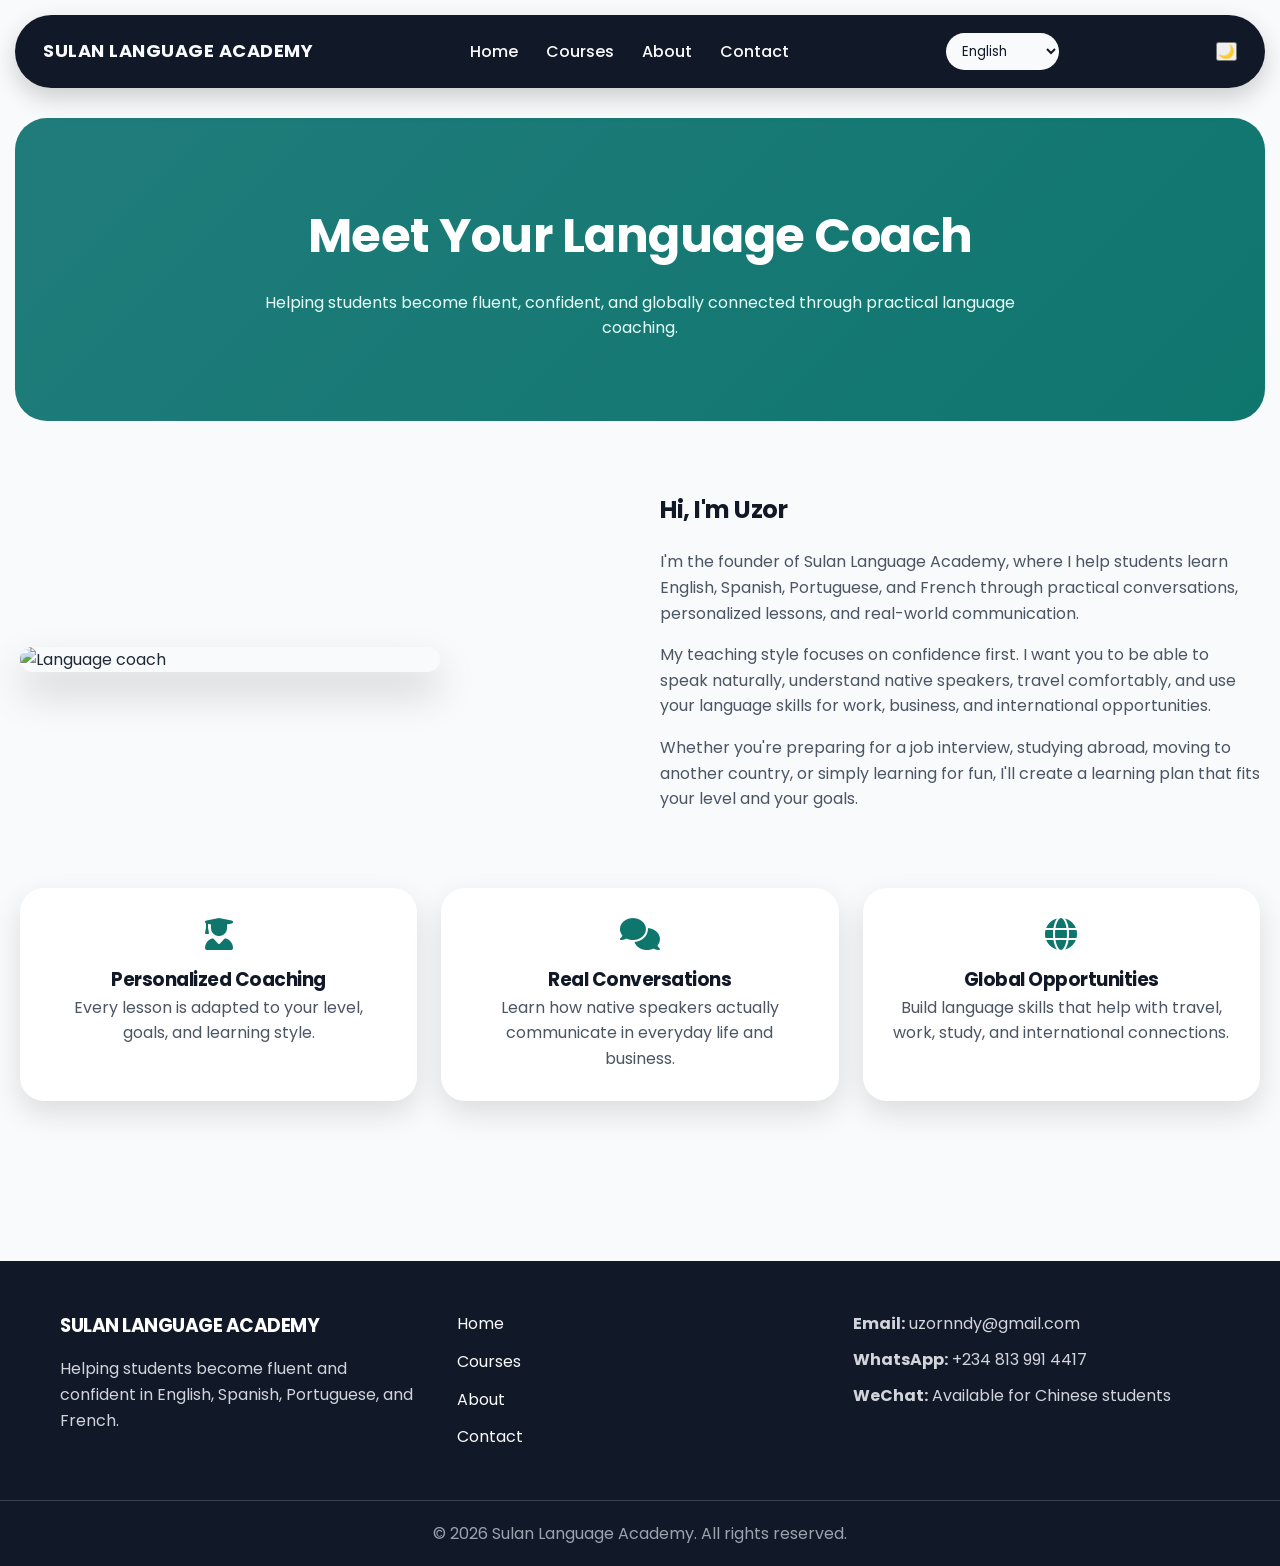
==== about.html @ 14aff53a "Initial Sulan Language Academy Website" ====
<!DOCTYPE html>

<html lang="en">
<head>
  <meta charset="UTF-8">
  <meta name="viewport" content="width=device-width, initial-scale=1.0">

  <title>About - Sulan Language Academy</title>

  <link rel="preconnect" href="https://fonts.googleapis.com">
  <link rel="preconnect" href="https://fonts.gstatic.com" crossorigin>

  <link
    href="https://fonts.googleapis.com/css2?family=Poppins:wght@300;400;500;600;700&display=swap"
    rel="stylesheet"
  >

  <link
    rel="stylesheet"
    href="https://cdnjs.cloudflare.com/ajax/libs/font-awesome/6.5.2/css/all.min.css"
  >

  <link rel="stylesheet" href="style.css">
</head>

<body class="about-page">

  <!-- =========================
       NAVIGATION
  ========================== -->

  <nav>

    <a href="index.html" class="logo">
      SULAN LANGUAGE ACADEMY
    </a>

    <button id="menuBtn" class="menu-button">
      ☰
    </button>

    <ul id="navLinks">

      <li>
        <a id="navHome" href="index.html" data-i18n="navHome">
          Home
        </a>
      </li>

      <li>
        <a id="navCourses" href="courses.html" data-i18n="navCourses">
          Courses
        </a>
      </li>

      <li>
        <a id="navAbout" href="about.html" data-i18n="navAbout">
          About
        </a>
      </li>

      <li>
        <a id="navContact" href="contact.html" data-i18n="navContact">
          Contact
        </a>
      </li>

    </ul>

    <select id="languageSwitcher">

      <option value="en">English</option>
      <option value="es">Español</option>
      <option value="pt">Português</option>
      <option value="zh">中文</option>

    </select>

    <button id="darkModeBtn" class="dark-mode-button">
      🌙
    </button>

  </nav>


  <!-- =========================
       ABOUT HERO
  ========================== -->

  <section class="about-hero">

    <h1 data-i18n="aboutHeroTitle">
      Meet Your Language Coach
    </h1>

    <p data-i18n="aboutHeroSubtitle">
      Helping students become fluent, confident, and globally connected through practical language coaching.
    </p>

  </section>


  <!-- =========================
       ABOUT INTRODUCTION
  ========================== -->

  <section class="about-content">

    <div class="about-image">

      <img
        src="https://images.unsplash.com/photo-1500648767791-00dcc994a43e?auto=format&fit=crop&w=900&q=80"
        alt="Language coach"
        class="hero-photo"
      >

    </div>


    <div class="about-text">

      <h2 data-i18n="aboutGreeting">
        Hi, I'm Uzor
      </h2>


      <p data-i18n="aboutIntro">
        I'm the founder of Sulan Language Academy, where I help students
        learn English, Spanish, Portuguese, and French through practical
        conversations, personalized lessons, and real-world communication.
      </p>


      <p data-i18n="aboutTeachingStyle">
        My teaching style focuses on confidence first. I want you to be able
        to speak naturally, understand native speakers, travel comfortably,
        and use your language skills for work, business, and international opportunities.
      </p>


      <p data-i18n="aboutLearningGoals">
        Whether you're preparing for a job interview, studying abroad,
        moving to another country, or simply learning for fun, I'll create
        a learning plan that fits your level and your goals.
      </p>

    </div>

  </section>


  <!-- =========================
       TEACHING VALUES
  ========================== -->

  <section class="about-values">


    <div class="value-card">

      <i class="fa-solid fa-user-graduate value-icon"></i>

      <h3 data-i18n="personalizedCoaching">
        Personalized Coaching
      </h3>

      <p data-i18n="personalizedCoachingDescription">
        Every lesson is adapted to your level, goals, and learning style.
      </p>

    </div>


    <div class="value-card">

      <i class="fa-solid fa-comments value-icon"></i>

      <h3 data-i18n="realConversations">
        Real Conversations
      </h3>

      <p data-i18n="realConversationsDescription">
        Learn how native speakers actually communicate in everyday life and business.
      </p>

    </div>


    <div class="value-card">

      <i class="fa-solid fa-globe value-icon"></i>

      <h3 data-i18n="globalOpportunities">
        Global Opportunities
      </h3>

      <p data-i18n="globalOpportunitiesDescription">
        Build language skills that help with travel, work, study, and international connections.
      </p>

    </div>


  </section>


  <!-- =========================
       SCRIPTS
  ========================== -->

  <script src="translations.js"></script>
  <script src="script.js"></script>


  <!-- =========================
       FOOTER
  ========================== -->

  <footer class="site-footer">

    <div class="footer-content">

      <div class="footer-brand">

        <h3>
          SULAN LANGUAGE ACADEMY
        </h3>

        <p>
          Helping students become fluent and confident in English,
          Spanish, Portuguese, and French.
        </p>

      </div>


      <div class="footer-links">

        <a href="index.html">
          Home
        </a>

        <a href="courses.html">
          Courses
        </a>

        <a href="about.html">
          About
        </a>

        <a href="contact.html">
          Contact
        </a>

      </div>


      <div class="footer-contact">

        <p>
          <strong>Email:</strong>
          uzornndy@gmail.com
        </p>

        <p>
          <strong>WhatsApp:</strong>
          +234 813 991 4417
        </p>

        <p>
          <strong>WeChat:</strong>
          Available for Chinese students
        </p>

      </div>

    </div>


    <div class="footer-bottom">

      <p>
        © 2026 Sulan Language Academy. All rights reserved.
      </p>

    </div>

  </footer>

</body>
</html>
---- style.css ----
/* =========================
   Sulan Language Academy v2
   Global Design System
   ========================= */

* {
  box-sizing: border-box;
  margin: 0;
  padding: 0;
}

body {
  font-family: 'Poppins', sans-serif;
  color: #1f2937;
  line-height: 1.6;
}

.home-page,
.courses-page,
.contact-page,
.about-page {
  background-color: #f8fafc;
}

h1,
h2,
h3 {
  color: #111827;
  font-weight: 700;
  letter-spacing: -0.5px;
}

p {
  color: #4b5563;
}

img {
  max-width: 100%;
  display: block;
}

a {
  text-decoration: none;
}

p {
  font-size: 16px;
}

.signup-button {
  background: white;
  color: #0f766e;
  border: none;
  padding: 14px 24px;
  border-radius: 999px;
  font-weight: 600;
  cursor: pointer;
  transition: all 0.3s ease;
}
.signup-button:hover {
  background: #f97316;
  color: white;
  transform: translateY(-2px);
}
.view-courses-button {
  display: inline-block;
  border: 2px solid white;
  color: white;
  text-decoration: none;
  padding: 12px 22px;
  border-radius: 999px;
  font-weight: 600;
  transition: all 0.3s ease;
}

.view-courses-button:hover {
  background: white;
  color: #0f766e;
  transform: translateY(-2px);
}

.hero {
  background: linear-gradient(135deg, #207c7b, #0f766e);
  display: flex;
  justify-content: space-between;
  align-items: center;
  gap: 50px;
  padding: 70px 60px;
  margin: 30px 15px;
  border-radius: 32px;
  color: white;
}

.intro {
  background: none;
  color: #333;
  font-size: 18px;
  font-weight: 400;
  font-family: 'Poppins', sans-serif;
  text-align: center;
  max-width: 800px;
  margin: 60px auto;
  padding: 20px;
}

.button-container {
  display: flex;
  gap: 16px;
  flex-wrap: wrap;
}
.button-container button:hover {
  background-color: #f95705;
  color: #ffffff;
}
.hero-image {
  max-width: 300px;
  height: 300px;
  border-radius: 999px;
}
.hero-text {
  flex: 1;
}

.hero-text h1 {
  font-size: 56px;
  line-height: 1.05;
  margin-bottom: 20px;
  color: white;
  background: none;
}

.hero-text h2 {
  font-size: 22px;
  line-height: 1.6;
  color: #e6fffa;
  background: none;
  margin-bottom: 30px;
}
.hero-image {
  flex: 1;
  height: 300px;
  background-color: #207c7be1;
  border-radius: 999px;
  padding: 40px;
  display: flex;
  justify-content: center;
  align-content: center;
}
.hero h1 {
  font-size: 36px;
  margin-bottom: 20px;
}
.hero h2 {
  font-size: 24px;
  margin-bottom: 20px;
}
.hero-photo {
  width: 100%;
  max-width: 420px;
  border-radius: 24px;
  box-shadow: 0 20px 40px rgba(0,0,0,0.25);
}
.course-grid {
  display: flex;
  gap: 20px;
  justify-content: center;
  margin-top: 20px;
}

.course-card {
  background-color: white;
  padding: 25px;
  border-radius: 20px;
  width: 250px;
  box-shadow: 0 8px 20px rgba(0, 0, 0, 0.15);
  transition: transform 0.3s ease, box-shadow 0.3s ease;
}

.course-card:hover {
  transform: translateY(-6px);
  box-shadow: 0 12px 25px rgba(0, 0, 0, 0.18);
}

.course-card h3 {
  margin-bottom: 10px;
}

.course-card p {
  background: none;
  color: #333;
}

.course-card img {
  width: 100%;
  border-radius: 12px;
  margin-bottom: 15px;
}
.enroll-button {
  display: inline-block;
  margin-top: 15px;
  background-color: #207c7b;
  color: white;
  text-decoration: none;
  padding: 10px 18px;
  border-radius: 999px;
  transition: background-color 0.3s ease;
}

.enroll-button:hover {
  background-color: #f95705;
}

/* ----------------------------- */
/* Dark Mode */
/* ----------------------------- */

.dark-mode {
  background-color: #111827;
  color: #f9fafb;
}

.dark-mode nav {
  background-color: #1f2937;
}

.dark-mode .hero {
  background-color: #1f2937;
}

.dark-mode .intro {
  background-color: #1f2937;
}

.dark-mode .course-card {
  background-color: #1f2937;
  color: #f9fafb;
}

.dark-mode p {
  color: #f9fafb;
}

.dark-mode h1,
.dark-mode h2,
.dark-mode h3 {
  color: #ffffff;
}
/* ----------------------------- */
/* Modal Popup */
/* ----------------------------- */

.modal {
  display: none;
  position: fixed;
  top: 0;
  left: 0;
  width: 100%;
  height: 100%;

  background-color: rgba(0, 0, 0, 0.6);

  justify-content: center;
  align-items: center;
}

.modal-content {
  background-color: white;
  padding: 30px;
  border-radius: 20px;
  width: 350px;
  text-align: center;
}

.modal.show {
  display: flex;
}
/* Force dark mode */

body.dark-mode {
  background-color: #111827;
  color: #f9fafb;
}

body.dark-mode nav {
  background-color: #1f2937;
}

body.dark-mode .hero {
  background-color: #1f2937;
}

body.dark-mode .intro {
  background-color: #1f2937;
}

body.dark-mode p,
body.dark-mode h1,
body.dark-mode h2,
body.dark-mode h3,
body.dark-mode li,
body.dark-mode a {
  color: #f9fafb;
}

body.dark-mode .course-card {
  background-color: #1f2937;
  color: #f9fafb;
}
.contact-section {
  max-width: 600px;
  margin: 50px auto;
  padding: 30px;
  background-color: white;
  border-radius: 20px;
}

.contact-section form {
  display: flex;
  flex-direction: column;
  gap: 15px;
}

.contact-section input,
.contact-section textarea {
  padding: 15px;
  border: 1px solid #ccc;
  border-radius: 12px;
  font-size: 16px;
}

.contact-section textarea {
  min-height: 150px;
  resize: vertical;
}

#formMessage {
  margin-top: 15px;
  font-weight: bold;
}
.stats-section {
  display: flex;
  justify-content: center;
  align-items: center;
  gap: 30px;
  margin: 60px auto;
  padding: 0 20px;
  flex-wrap: wrap;
}

.stat-box {
  background: linear-gradient(135deg, #0f766e, #115e59);
  color: white;
  padding: 30px;
  border-radius: 24px;
  width: 200px;
  text-align: center;
  box-shadow: 0 10px 25px rgba(0,0,0,0.25);
}

.stat-box h2 {
  font-size: 42px;
  color: white;
  margin-bottom: 10px;
}

.stat-box p {
  background: none;
  color: #d1fae5;
}
.testimonial-section {
  display: block;
  width: 100%;
  text-align: center;
  margin: 80px auto;
  padding: 0 20px;
}

.testimonial-box {
  background: linear-gradient(135deg, #1f2937, #111827);
  color: white;
  padding: 35px;
  border-radius: 24px;
  max-width: 700px;
  margin: 20px auto;
  box-shadow: 0 10px 25px rgba(0,0,0,0.25);
}

.testimonial-box p {
  background: none;
  color: #f3f4f6;
  font-size: 20px;
  font-style: italic;
}

.testimonial-box h3 {
  margin-top: 20px;
  color: #6ee7b7;
}
/* ----------------------------- */
/* Scroll Reveal Animation */
/* ----------------------------- */

.reveal {
  opacity: 0;
  transform: translateY(80px);
  transition: opacity 1s ease, transform 1s ease;
}

.reveal.active {
  opacity: 1;
  transform: translateY(0);
}
/* ----------------------------- */
/* Mobile Hamburger Menu */
/* ----------------------------- */

.menu-button {
  display: none;
  background: none;
  border: none;
  font-size: 30px;
  cursor: pointer;
  color: #831414;
}

  /* =========================
   Navigation
   ========================= */

nav {
  position: sticky;
  top: 0;
  z-index: 1000;

  background: #111827;

  display: flex;
  justify-content: space-between;
  align-items: center;

  padding: 18px 28px;
  margin: 15px;
  border-radius: 999px;

  box-shadow: 0 10px 25px rgba(0,0,0,0.18);
}

.logo {
  color: #f9fafb;
  font-size: 18px;
  font-weight: 700;
  letter-spacing: 0.5px;
}

nav ul {
  display: flex;
  gap: 28px;
  list-style: none;
}

nav a {
  color: #f9fafb;
  font-weight: 500;
  transition: color 0.3s ease;
}

nav a:hover {
  color: #6ee7b7;
}

#languageSwitcher {
  background: #f9fafb;
  color: #111827;
  border: none;
  border-radius: 999px;
  padding: 8px 12px;
  font-family: 'Poppins', sans-serif;
}

.menu-button {
  display: none;
  background: none;
  border: none;
  color: #f9fafb;
  font-size: 24px;
  cursor: pointer;
}

.modal-content form {
  display: flex;
  flex-direction: column;
  gap: 15px;
  margin-top: 20px;
}

.modal-content input,
.modal-content select,
.modal-content textarea {
  padding: 12px;
  border-radius: 12px;
  border: 1px solid #ccc;
  font-size: 16px;
}

.modal-content textarea {
  min-height: 120px;
  resize: vertical;
}

#enrollMessage {
  margin-top: 15px;
  font-weight: bold;
}
.progress-container {
  width: 100%;
  height: 10px;
  background-color: #e5e7eb;
  border-radius: 999px;
  overflow: hidden;
  margin: 15px 0;
}

.progress-bar {
  width: 0%;
  height: 100%;
  background-color: #207c7b;
  transition: width 0.3s ease;
}

#progressText {
  font-size: 14px;
  color: #555;
  margin-bottom: 15px;
}
.form-step {
  display: none;
}

.form-step.active {
  display: block;
}

.form-navigation {
  display: flex;
  justify-content: space-between;
  margin-top: 20px;
}

#submitBtn {
  display: none;
}
.confirmation-screen {
  display: none;
  text-align: center;
  padding: 20px;
}

.confirmation-screen.show {
  display: block;
}

.confirmation-screen h2 {
  color: #207c7b;
  margin-bottom: 15px;
}

.confirmation-screen p {
  color: #333;
}
.floating-chat {
  position: fixed;
  bottom: 25px;
  right: 25px;

  background-color: #25D366;
  color: white;
  text-decoration: none;
  font-weight: bold;

  padding: 14px 20px;
  border-radius: 999px;

  box-shadow: 0 8px 20px rgba(0,0,0,0.25);

  transition: transform 0.3s ease, box-shadow 0.3s ease;

  z-index: 2000;
}

.floating-chat:hover {
  transform: translateY(-3px);
  box-shadow: 0 12px 25px rgba(0,0,0,0.35);
}
html, body {
  overflow-x: hidden;
}
.stat-icon {
  font-size: 32px;
  color: #6ee7b7;
  margin-bottom: 15px;
}
.hero-photo {
  width: 100%;
  max-width: 420px;
  border-radius: 24px;
  box-shadow: 0 20px 40px rgba(0,0,0,0.25);
  animation: floatImage 4s ease-in-out infinite;
}

@keyframes floatImage {
  0% {
    transform: translateY(0px);
  }

  50% {
    transform: translateY(-10px);
  }

  100% {
    transform: translateY(0px);
  }
} 
/* ----------------------------- */
/* Courses page theme */
/* ----------------------------- */

.courses-page {
  background-color: #f8fafc;
}

.courses-page nav {
  background-color: #111827;
}

.courses-page .logo {
  color: #f9fafb;
}

.courses-page nav a {
  color: #f9fafb;
}

.courses-page nav a:hover {
  color: #6ee7b7;
}

.courses-page #languageSwitcher {
  background: #f9fafb;
  color: #111827;
  border: none;
  border-radius: 999px;
  padding: 8px 12px;
}
/* ----------------------------- */
/* Courses Page Redesign */
/* ----------------------------- */

.courses-hero {
  background: linear-gradient(135deg, #207c7b, #0f766e);
  color: white;
  text-align: center;
  padding: 80px 20px;
  border-radius: 32px;
  margin: 30px 15px;
}

.courses-hero h1 {
  font-size: 48px;
  margin-bottom: 15px;
  color: white;
  background: none;
}

.courses-hero p {
  background: none;
  color: #e6fffa;
  font-size: 18px;
  margin-bottom: 30px;
}

#courseSearch {
  width: 100%;
  max-width: 500px;
  padding: 16px 20px;
  border-radius: 999px;
  border: none;
  font-size: 16px;
  font-family: 'Poppins', sans-serif;
}

.courses-grid {
  display: grid;
  grid-template-columns: repeat(auto-fit, minmax(260px, 1fr));
  gap: 30px;
  padding: 30px 20px 80px;
  align-items: stretch;
}
.course-card {
  display: flex;
  flex-direction: column;
  height: 100%;
}
.course-card .signup-button {
  margin-top: auto;
}

.course-card {
  background: white;
  border-radius: 24px;
  padding: 30px;
  text-align: center;
  box-shadow: 0 12px 30px rgba(0,0,0,0.15);
  transition: transform 0.3s ease, box-shadow 0.3s ease;
}

.course-card:hover {
  transform: translateY(-8px);
  box-shadow: 0 18px 36px rgba(0,0,0,0.2);
}

.course-icon {
  width: 72px;
  height: 72px;
  margin: 0 auto 20px;
  border-radius: 18px;
  background: #e6fffa;
  color: #0f766e;
  display: flex;
  align-items: center;
  justify-content: center;
  font-size: 30px;
  transition: transform 0.3s ease, background-color 0.3s ease;
}

.course-card:hover .course-icon {
  transform: scale(1.08);
  background-color: #ccfbf1;
}

.course-card h3 {
  color: #111827;
  margin-bottom: 15px;
}

.course-card p {
  background: none;
  color: #4b5563;
  margin-bottom: 25px;
}
.courses-page h1,
.courses-page h2,
.courses-page h3,
.courses-page p {
  background: none;
}

.courses-page .courses-hero h1 {
  color: white;
}

.courses-page .courses-hero p {
  color: #e6fffa;
}
/* =========================
   Contact Page
   ========================= */

.contact-page {
  background: #f8fafc;
}

.contact-hero {
  background: linear-gradient(135deg, #207c7b, #0f766e);
  color: white;
  text-align: center;
  padding: 80px 20px;
  border-radius: 32px;
  margin: 30px 15px;
}

.contact-hero h1 {
  color: white;
  background: none;
  font-size: 48px;
  margin-bottom: 15px;
}

.contact-hero p {
  color: #e6fffa;
  background: none;
  max-width: 720px;
  margin: 0 auto;
}

.contact-grid {
  display: grid;
  grid-template-columns: repeat(auto-fit, minmax(220px, 1fr));
  gap: 24px;
  padding: 30px 20px;
}

.contact-card {
  background: white;
  border-radius: 24px;
  padding: 30px;
  text-align: center;
  box-shadow: 0 12px 30px rgba(0,0,0,0.12);
}

.contact-icon {
  font-size: 30px;
  color: #0f766e;
  margin-bottom: 15px;
}

.contact-form-section {
  padding: 20px;
}

.contact-form-card {
  max-width: 700px;
  margin: 0 auto 80px;
  background: white;
  border-radius: 24px;
  padding: 35px;
  box-shadow: 0 12px 30px rgba(0,0,0,0.12);
}

.contact-form-card h2 {
  margin-bottom: 20px;
}

.contact-form-card form {
  display: flex;
  flex-direction: column;
  gap: 16px;
}

.contact-form-card input,
.contact-form-card textarea {
  width: 100%;
  padding: 16px;
  border: 1px solid #d1d5db;
  border-radius: 16px;
  font-family: 'Poppins', sans-serif;
}

.contact-form-card textarea {
  min-height: 140px;
  resize: vertical;
}

.contact-form-card input:focus,
.contact-form-card textarea:focus {
  outline: none;
  border-color: #0f766e;
  box-shadow: 0 0 0 4px rgba(15,118,110,0.12);
}

.contact-page nav {
  background: #111827;
}

.contact-page .logo,
.contact-page nav a {
  color: #f9fafb;
}

.contact-page nav a:hover {
  color: #6ee7b7;
}

.contact-page #languageSwitcher {
  background: #f9fafb;
  color: #111827;
}

/* =========================
   Footer
   ========================= */

.site-footer {
  background: #111827;
  color: #f9fafb;
  margin-top: 80px;
}

.footer-content {
  max-width: 1200px;
  margin: 0 auto;
  padding: 50px 20px;
  display: grid;
  grid-template-columns: repeat(auto-fit, minmax(220px, 1fr));
  gap: 30px;
}

.footer-brand h3 {
  color: white;
  margin-bottom: 15px;
}

.footer-brand p {
  color: #d1d5db;
}

.footer-links {
  display: flex;
  flex-direction: column;
  gap: 12px;
}

.footer-links a {
  color: #f9fafb;
  transition: color 0.3s ease;
}

.footer-links a:hover {
  color: #6ee7b7;
}

.footer-contact p {
  color: #d1d5db;
  margin-bottom: 10px;
}

.footer-bottom {
  border-top: 1px solid #374151;
  text-align: center;
  padding: 20px;
}

.footer-bottom p {
  color: #9ca3af;
}
/* =========================
   Contact Page
   ========================= */

.contact-page {
  background: #f8fafc;
}

.contact-hero {
  background: linear-gradient(135deg, #207c7b, #0f766e);
  color: white;
  text-align: center;
  padding: 80px 20px;
  border-radius: 32px;
  margin: 30px 15px;
}

.contact-hero h1 {
  color: white;
  background: none;
  font-size: 48px;
  margin-bottom: 15px;
}

.contact-hero p {
  color: #e6fffa;
  background: none;
  max-width: 720px;
  margin: 0 auto;
}

.contact-grid {
  display: grid;
  grid-template-columns: repeat(auto-fit, minmax(220px, 1fr));
  gap: 24px;
  padding: 30px 20px;
}

.contact-card {
  background: white;
  border-radius: 24px;
  padding: 30px;
  text-align: center;
  box-shadow: 0 12px 30px rgba(0,0,0,0.12);
}

.contact-icon {
  font-size: 30px;
  color: #0f766e;
  margin-bottom: 15px;
}

.contact-form-section {
  padding: 20px;
}

.contact-form-card {
  max-width: 700px;
  margin: 0 auto 80px;
  background: white;
  border-radius: 24px;
  padding: 35px;
  box-shadow: 0 12px 30px rgba(0,0,0,0.12);
}

.contact-form-card h2 {
  margin-bottom: 20px;
}

.contact-form-card form {
  display: flex;
  flex-direction: column;
  gap: 16px;
}

.contact-form-card input,
.contact-form-card textarea {
  width: 100%;
  padding: 16px;
  border: 1px solid #d1d5db;
  border-radius: 16px;
  font-family: 'Poppins', sans-serif;
}

.contact-form-card textarea {
  min-height: 140px;
  resize: vertical;
}

.contact-form-card input:focus,
.contact-form-card textarea:focus {
  outline: none;
  border-color: #0f766e;
  box-shadow: 0 0 0 4px rgba(15,118,110,0.12);
}
/* =========================
   About Page
   ========================= */

.about-page {
  background: #f8fafc;
}

.about-hero {
  background: linear-gradient(135deg, #207c7b, #0f766e);
  color: white;
  text-align: center;
  padding: 80px 20px;
  border-radius: 32px;
  margin: 30px 15px;
}

.about-hero h1 {
  color: white;
  background: none;
  font-size: 48px;
  margin-bottom: 15px;
}

.about-hero p {
  color: #e6fffa;
  background: none;
  max-width: 760px;
  margin: 0 auto;
}

.about-content {
  display: grid;
  grid-template-columns: 1fr 1fr;
  gap: 40px;
  align-items: center;
  padding: 40px 20px;
}

.about-image img {
  border-radius: 24px;
  box-shadow: 0 20px 40px rgba(0,0,0,0.18);
}

.about-text h2 {
  margin-bottom: 20px;
}

.about-text p {
  margin-bottom: 16px;
}

.about-values {
  display: grid;
  grid-template-columns: repeat(auto-fit, minmax(220px, 1fr));
  gap: 24px;
  padding: 20px 20px 80px;
}

.value-card {
  background: white;
  border-radius: 24px;
  padding: 30px;
  text-align: center;
  box-shadow: 0 12px 30px rgba(0,0,0,0.12);
}

.value-icon {
  font-size: 32px;
  color: #0f766e;
  margin-bottom: 15px;
}

/* =========================
   Free Trial Section
   ========================= */

.trial-section {
  padding: 20px 20px 80px;
}

.trial-card {
  background: white;
  border-radius: 32px;
  padding: 40px;
  display: grid;
  grid-template-columns: 1.2fr 0.8fr;
  gap: 40px;
  align-items: center;
  box-shadow: 0 16px 40px rgba(0,0,0,0.12);
}

.trial-text h2 {
  font-size: 38px;
  margin-bottom: 16px;
}

.trial-text p {
  font-size: 18px;
  margin-bottom: 24px;
}

.trial-features {
  display: flex;
  flex-direction: column;
  gap: 14px;
  margin-bottom: 28px;
}

.trial-feature {
  display: flex;
  align-items: center;
  gap: 12px;
  color: #111827;
  font-weight: 500;
}

.trial-feature i {
  color: #0f766e;
}

.trial-image img {
  width: 100%;
  height: 320px;
  object-fit: cover;
  border-radius: 24px;
  display: block;
}

.trial-text .signup-button {
  display: inline-block;
}

.trial-note {
  margin-top: 18px;
  color: #d1fae5;
  font-weight: 500;
}
.trust-card {
  background: white;
  border-radius: 20px;
  padding: 25px;
  text-align: center;
  box-shadow: 0 10px 25px rgba(0, 0, 0, 0.12);
  border: 2px solid transparent;
  transition: border-color 0.3s ease, box-shadow 0.3s ease;
}

.trust-card:hover {
  border-color: #0f766e;
  box-shadow: 0 10px 30px rgba(15, 118, 110, 0.18);
}

.trust-section h2 {
  text-align: center;
  font-size: 40px;
  margin-bottom: 35px;
}

.trust-grid {
  display: grid;
  grid-template-columns: repeat(auto-fit, minmax(200px, 1fr));
  gap: 20px;
}

.trust-card {
  background: white;
  border-radius: 20px;
  padding: 25px;
  text-align: center;
  box-shadow: 0 10px 25px rgba(0,0,0,0.12);
}

.trust-card h3 {
  color: #0f766e;
  margin-bottom: 10px;
}
/* =========================
   Course Detail Page
   ========================= */

.course-detail {
  padding: 40px 20px 80px;
}

.course-detail-card {
  max-width: 900px;
  margin: 0 auto;
  background: white;
  border-radius: 28px;
  padding: 40px;
  box-shadow: 0 16px 40px rgba(0,0,0,0.12);
}

.course-detail-card h2 {
  margin: 28px 0 18px;
}

.course-list {
  list-style: none;
  padding: 0;
  margin: 0 0 24px;
}

.course-list li {
  padding: 12px 0;
  border-bottom: 1px solid #e5e7eb;
}

.course-highlight {
  background: #ecfeff;
  border-left: 4px solid #0f766e;
  padding: 16px 18px;
  border-radius: 14px;
  margin-bottom: 14px;
}
/* =========================
   Course Detail Page
   ========================= */

.course-detail {
  padding: 40px 20px 80px;
}

.course-detail-card {
  max-width: 900px;
  margin: 0 auto;
  background: white;
  border-radius: 28px;
  padding: 40px;
  box-shadow: 0 16px 40px rgba(0,0,0,0.12);
}

.course-detail-card h2 {
  margin: 28px 0 18px;
}

.course-list {
  list-style: none;
  padding: 0;
  margin: 0 0 24px;
}

.course-list li {
  padding: 12px 0;
  border-bottom: 1px solid #e5e7eb;
}

.course-highlight {
  background: #ecfeff;
  border-left: 4px solid #0f766e;
  padding: 16px 18px;
  border-radius: 14px;
  margin-bottom: 14px;
}
/* ============================= */
/* Enrollment Page */
/* ============================= */

.enroll-page {
  min-height: 100vh;
}

.enroll-container {
  max-width: 900px;
  margin: 0 auto;
  padding: 80px 20px;
}

.enroll-header {
  text-align: center;
  max-width: 700px;
  margin: 0 auto 45px;
}

.enroll-header .eyebrow {
  color: #0f766e;
  font-size: 14px;
  font-weight: 700;
  letter-spacing: 2px;
  margin-bottom: 12px;
  background: none;
}

.enroll-header h1 {
  font-size: 42px;
  margin-bottom: 18px;
}

.enroll-header > p:last-child {
  background: none;
  color: #64748b;
  font-size: 17px;
  line-height: 1.7;
}

.enroll-card {
  max-width: 700px;
  margin: 0 auto;
  padding: 40px;
  background: white;
  border-radius: 28px;
  box-shadow: 0 20px 50px rgba(0, 0, 0, 0.12);
}

.form-group {
  margin-bottom: 25px;
}

.form-group label {
  display: block;
  margin-bottom: 8px;
  font-weight: 600;
  color: #1f2937;
}

.form-group input,
.form-group select,
.form-group textarea {
  width: 100%;
  padding: 15px 17px;
  border: 1px solid #d1d5db;
  border-radius: 12px;
  font-family: 'Poppins', sans-serif;
  font-size: 15px;
  box-sizing: border-box;
  background: #f9fafb;
}

.form-group textarea {
  resize: vertical;
}

.form-group input:focus,
.form-group select:focus,
.form-group textarea:focus {
  outline: none;
  border-color: #0f766e;
  box-shadow: 0 0 0 3px rgba(15, 118, 110, 0.12);
}

.enrollment-submit {
  width: 100%;
  border: none;
  cursor: pointer;
  font-size: 16px;
  padding: 16px;
}

.enrollment-success {
  display: none;
  text-align: center;
  padding: 30px 10px;
}

.enrollment-success.show {
  display: block;
}

.enrollment-success .success-icon {
  width: 65px;
  height: 65px;
  margin: 0 auto 20px;
  border-radius: 50%;
  background: #0f766e;
  color: white;
  display: flex;
  align-items: center;
  justify-content: center;
  font-size: 30px;
  font-weight: 700;
}

.enrollment-success h2 {
  margin-bottom: 12px;
}

.enrollment-success p {
  background: none;
  color: #64748b;
  line-height: 1.7;
  margin-bottom: 25px;
}

.languages ul {
  list-style: none;
  padding: 0;
  margin-top: 25px;
  display: flex;
  justify-content: center;
  gap: 25px;
  flex-wrap: wrap;
}

.languages li {
  color: #333;
  font-weight: 500;
  background: none;
}

.coming-soon-badge {
  display: inline-block;
  margin-bottom: 12px;
  padding: 5px 12px;
  border-radius: 999px;
  background: #e6fffa;
  color: #0f766e;
  font-size: 12px;
  font-weight: 600;
}
/* =========================
   Mobile Responsive Design
   ========================= */

@media (max-width: 768px) {

  /* -------------------------
     Navigation
     ------------------------- */

  .menu-button {
    display: block;
  }

  nav ul {
    display: none;
    position: absolute;
    top: 80px;
    right: 20px;

    background: #111827;

    flex-direction: column;
    align-items: center;

    padding: 16px;
    gap: 16px;

    border-radius: 20px;
    min-width: 180px;
  }

  nav ul.show {
    display: flex;
  }

  #languageSwitcher {
    display: none;
  }


  /* -------------------------
     Hero Section
     ------------------------- */

  .hero {
    flex-direction: column;
    text-align: center;
    padding: 30px;
  }

  .hero-text {
    padding-right: 0;
  }

  .hero-text h1 {
    font-size: 32px;
  }

  .hero-text h2 {
    font-size: 20px;
  }

  .hero-image {
    margin-top: 20px;
    width: 100%;
    max-width: 300px;
  }


  /* -------------------------
     Buttons
     ------------------------- */

  .button-container {
    flex-direction: column;
    justify-content: center;
    gap: 15px;
  }


  /* -------------------------
     Course Grid
     ------------------------- */

  .courses-grid {
    grid-template-columns: 1fr;
    align-items: center;
  }


  /* -------------------------
     About Section
     ------------------------- */

  .about-content {
    grid-template-columns: 1fr;
  }

  .about-hero h1 {
    font-size: 38px;
  }


  /* -------------------------
     Trial Section
     ------------------------- */

  .trial-card {
    grid-template-columns: 1fr;
    text-align: center;
  }

  .trial-feature {
    justify-content: center;
  }

  .trial-text h2 {
    font-size: 30px;
  }


  /* -------------------------
     Headings
     ------------------------- */

  .hero h1 {
    font-size: 32px;
  }

  .hero h2 {
    font-size: 22px;
  }
} 
 
.logo {
  color: #f9fafb;
  font-size: 18px;
  font-weight: 700;
  letter-spacing: 0.5px;
  text-decoration: none;
}
/* Fix trial section in dark mode */

body.dark-mode .trial-card {
  background-color: #1f2937;
  color: #f9fafb;
}

body.dark-mode .trial-text h2 {
  color: #f9fafb;
}

body.dark-mode .trial-text p {
  color: #d1d5db;
}

body.dark-mode .trial-feature {
  color: #f9fafb;
}
/* Fix language course cards in dark mode */

body.dark-mode .course-detail-card {
  background-color: #1f2937;
  color: #f9fafb;
}

body.dark-mode .course-detail-card h2,
body.dark-mode .course-detail-card h3 {
  color: #f9fafb;
}

body.dark-mode .course-detail-card p,
body.dark-mode .course-detail-card li {
  color: #d1d5db;
}

body.dark-mode .course-list li {
  border-color: #374151;
}
/* =========================
   About + Contact Dark Mode
   ========================= */

/* About page cards */

body.dark-mode .value-card {
  background-color: #1f2937;
  color: #f9fafb;
}

body.dark-mode .value-card h3 {
  color: #f9fafb;
}

body.dark-mode .value-card p {
  color: #d1d5db;
}


/* Contact cards */

body.dark-mode .contact-card {
  background-color: #1f2937;
  color: #f9fafb;
}

body.dark-mode .contact-card h3 {
  color: #f9fafb;
}

body.dark-mode .contact-card p {
  color: #d1d5db;
}


/* Contact form */

body.dark-mode .contact-form-card {
  background-color: #1f2937;
  color: #f9fafb;
}

body.dark-mode .contact-form-card h2 {
  color: #f9fafb;
}

body.dark-mode .contact-form-card input,
body.dark-mode .contact-form-card textarea {
  background-color: #111827;
  color: #f9fafb;
  border-color: #4b5563;
}

body.dark-mode .contact-form-card input::placeholder,
body.dark-mode .contact-form-card textarea::placeholder {
  color: #9ca3af;
}
/* Course highlights in dark mode */

body.dark-mode .course-highlight {
  background-color: #134e4a;
  color: #f9fafb;
  border-left-color: #14b8a6;
}

body.dark-mode .course-highlight strong,
body.dark-mode .course-highlight span,
body.dark-mode .course-highlight p {
  color: #f9fafb;
}

/* Trusted student cards - dark mode */

body.dark-mode .trust-card {
  background-color: #1f2937;
  color: #f9fafb;
}

body.dark-mode .trust-card h3 {
  color: #14b8a6;
}

body.dark-mode .trust-card p {
  color: #d1d5db;
}
/* Homepage buttons - dark mode */

body.dark-mode .signup-button {
  background: #0f766e;
  color: white;
}

body.dark-mode .signup-button:hover {
  background: #f97316;
  color: white;
}

body.dark-mode .view-courses-button {
  background: transparent;
  border: 2px solid white;
  color: white;
}

body.dark-mode .view-courses-button:hover {
  background: white;
  color: #0f766e;
}
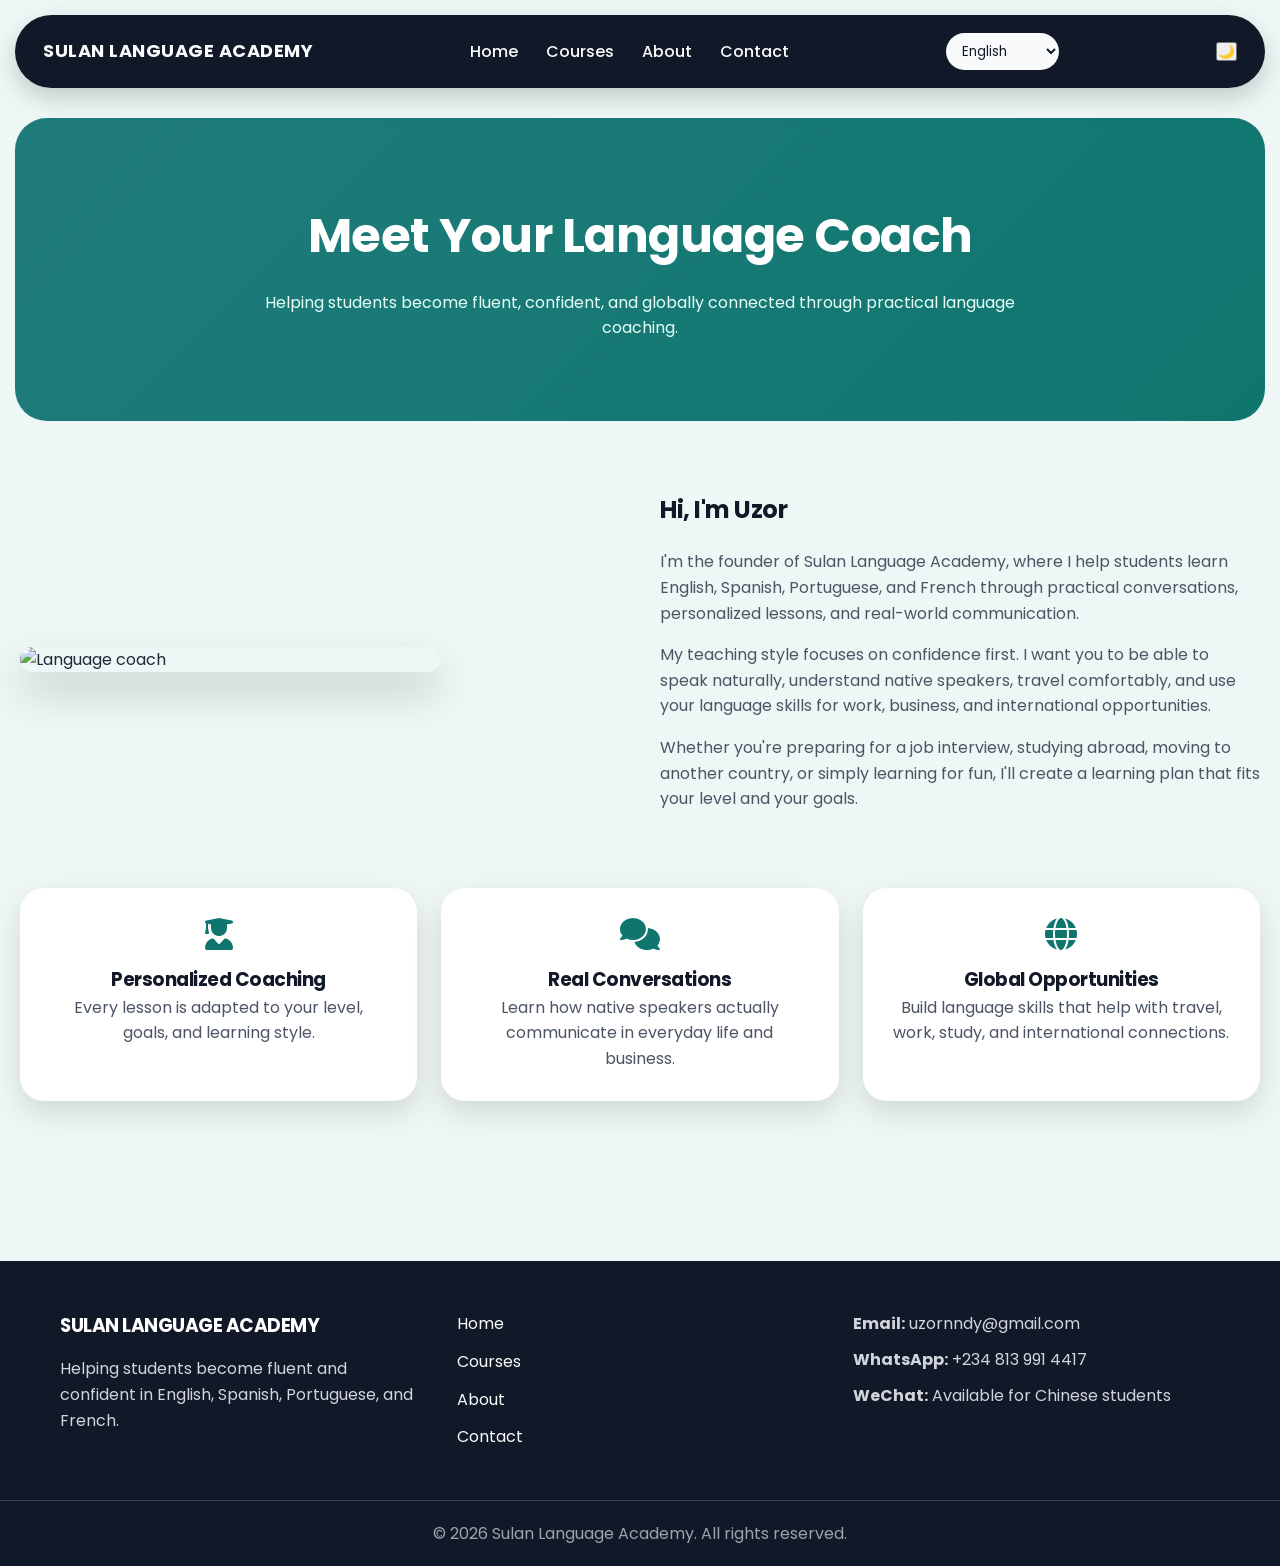
==== commit fdaf4bc1: "Add French translation and update enrollment" ====
--- a/about.html
+++ b/about.html
@@ -68,13 +68,12 @@
     </ul>
 
     <select id="languageSwitcher">
-
-      <option value="en">English</option>
-      <option value="es">Español</option>
-      <option value="pt">Português</option>
-      <option value="zh">中文</option>
-
-    </select>
+  <option value="en">English</option>
+  <option value="es">Español</option>
+  <option value="pt">Português</option>
+  <option value="fr">Français</option>
+  <option value="zh">中文</option>
+</select>
 
     <button id="darkModeBtn" class="dark-mode-button">
       🌙
--- a/style.css
+++ b/style.css
@@ -1724,4 +1724,27 @@
 body.dark-mode .view-courses-button:hover {
   background: white;
   color: #0f766e;
-}+}
+/* =========================
+   Sulan Page Canvas Override
+   Soft teal background beneath site content
+   ========================= */
+
+body,
+.home-page,
+.courses-page,
+.contact-page,
+.about-page,
+.enroll-page {
+  background-color: #eef7f6;
+}
+
+/* Preserve the existing dark-mode canvas */
+body.dark-mode,
+body.dark-mode.home-page,
+body.dark-mode.courses-page,
+body.dark-mode.contact-page,
+body.dark-mode.about-page,
+body.dark-mode.enroll-page {
+  background-color: #111827;
+}
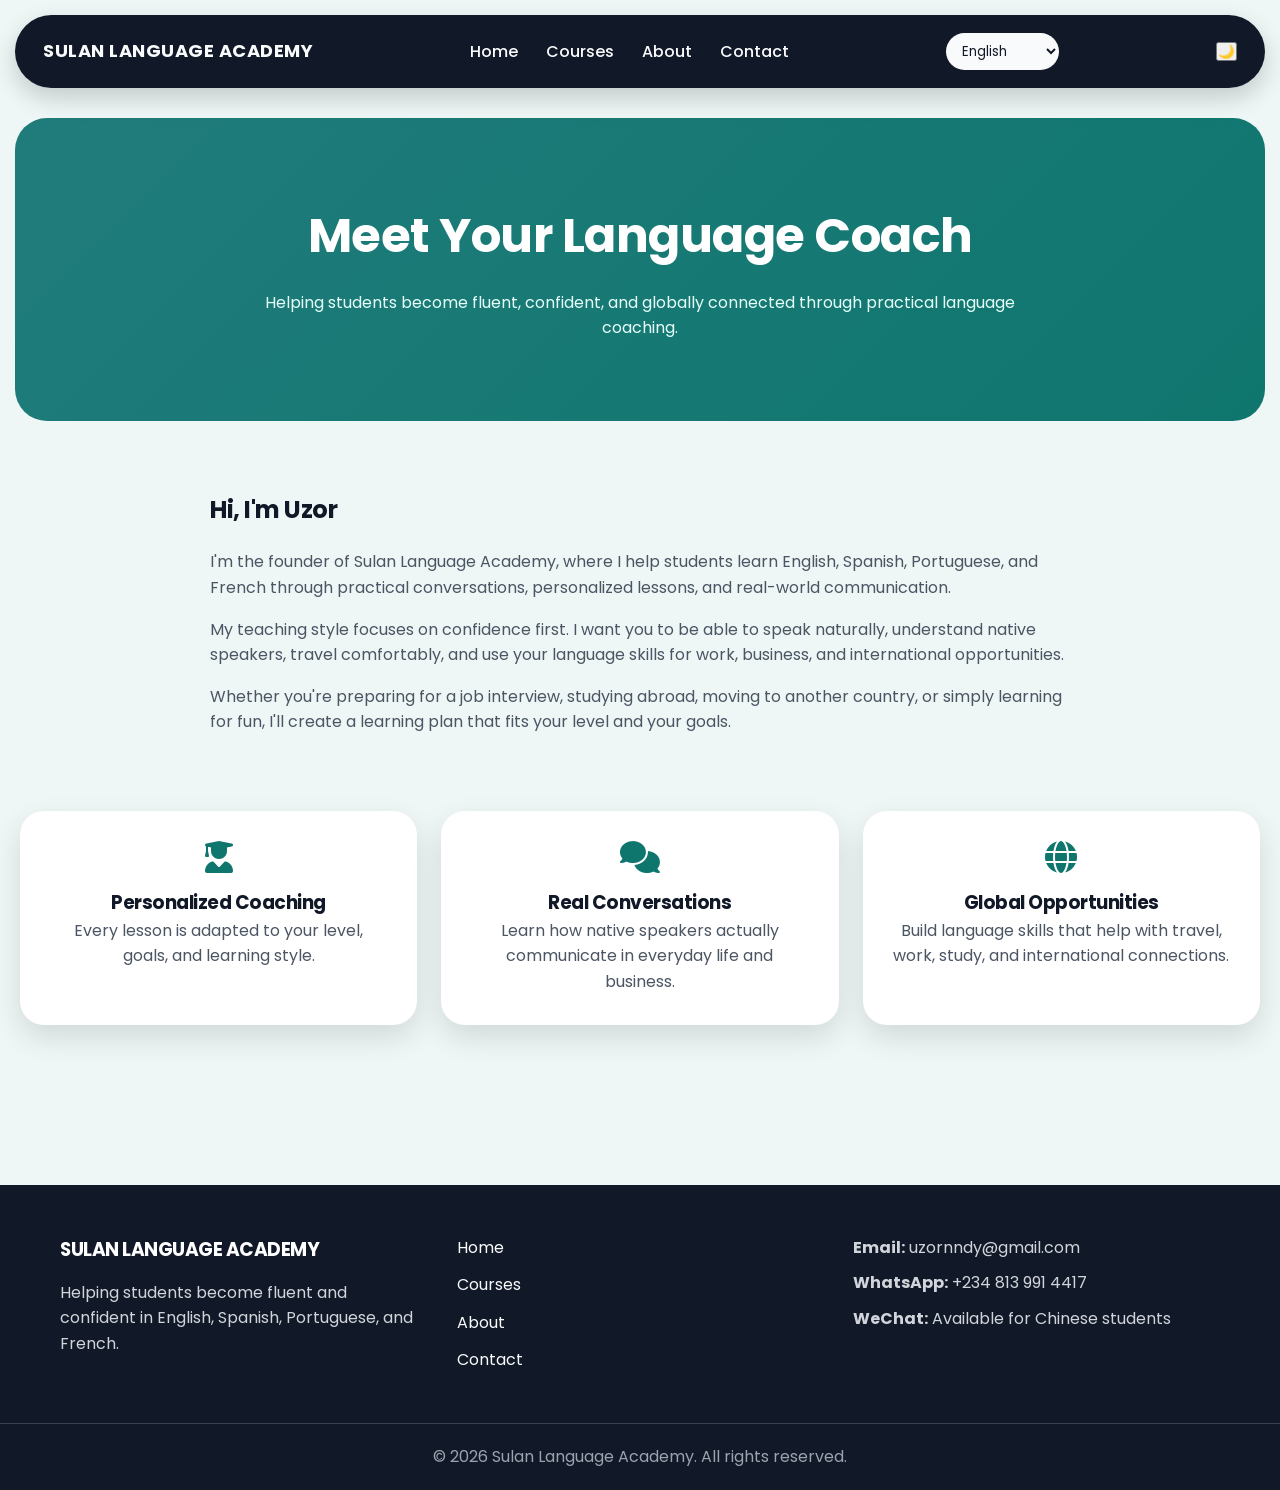
==== commit 6dcfbf72: "Complete multilingual website and course pages" ====
--- a/about.html
+++ b/about.html
@@ -25,9 +25,7 @@
 
 <body class="about-page">
 
-  <!-- =========================
-       NAVIGATION
-  ========================== -->
+  <!-- NAVIGATION -->
 
   <nav>
 
@@ -42,25 +40,25 @@
     <ul id="navLinks">
 
       <li>
-        <a id="navHome" href="index.html" data-i18n="navHome">
+        <a href="index.html" data-i18n="navHome">
           Home
         </a>
       </li>
 
       <li>
-        <a id="navCourses" href="courses.html" data-i18n="navCourses">
+        <a href="courses.html" data-i18n="navCourses">
           Courses
         </a>
       </li>
 
       <li>
-        <a id="navAbout" href="about.html" data-i18n="navAbout">
+        <a href="about.html" data-i18n="navAbout">
           About
         </a>
       </li>
 
       <li>
-        <a id="navContact" href="contact.html" data-i18n="navContact">
+        <a href="contact.html" data-i18n="navContact">
           Contact
         </a>
       </li>
@@ -68,12 +66,12 @@
     </ul>
 
     <select id="languageSwitcher">
-  <option value="en">English</option>
-  <option value="es">Español</option>
-  <option value="pt">Português</option>
-  <option value="fr">Français</option>
-  <option value="zh">中文</option>
-</select>
+      <option value="en">English</option>
+      <option value="es">Español</option>
+      <option value="pt">Português</option>
+      <option value="fr">Français</option>
+      <option value="zh">中文</option>
+    </select>
 
     <button id="darkModeBtn" class="dark-mode-button">
       🌙
@@ -82,9 +80,7 @@
   </nav>
 
 
-  <!-- =========================
-       ABOUT HERO
-  ========================== -->
+  <!-- ABOUT HERO -->
 
   <section class="about-hero">
 
@@ -99,29 +95,15 @@
   </section>
 
 
-  <!-- =========================
-       ABOUT INTRODUCTION
-  ========================== -->
-
-  <section class="about-content">
-
-    <div class="about-image">
-
-      <img
-        src="https://images.unsplash.com/photo-1500648767791-00dcc994a43e?auto=format&fit=crop&w=900&q=80"
-        alt="Language coach"
-        class="hero-photo"
-      >
-
-    </div>
-
+  <!-- ABOUT INTRODUCTION -->
+
+  <section class="about-content about-content-text-only">
 
     <div class="about-text">
 
       <h2 data-i18n="aboutGreeting">
         Hi, I'm Uzor
       </h2>
-
 
       <p data-i18n="aboutIntro">
         I'm the founder of Sulan Language Academy, where I help students
@@ -129,14 +111,12 @@
         conversations, personalized lessons, and real-world communication.
       </p>
 
-
       <p data-i18n="aboutTeachingStyle">
         My teaching style focuses on confidence first. I want you to be able
         to speak naturally, understand native speakers, travel comfortably,
         and use your language skills for work, business, and international opportunities.
       </p>
 
-
       <p data-i18n="aboutLearningGoals">
         Whether you're preparing for a job interview, studying abroad,
         moving to another country, or simply learning for fun, I'll create
@@ -148,12 +128,9 @@
   </section>
 
 
-  <!-- =========================
-       TEACHING VALUES
-  ========================== -->
+  <!-- TEACHING VALUES -->
 
   <section class="about-values">
-
 
     <div class="value-card">
 
@@ -199,21 +176,10 @@
 
     </div>
 
-
   </section>
 
 
-  <!-- =========================
-       SCRIPTS
-  ========================== -->
-
-  <script src="translations.js"></script>
-  <script src="script.js"></script>
-
-
-  <!-- =========================
-       FOOTER
-  ========================== -->
+  <!-- FOOTER -->
 
   <footer class="site-footer">
 
@@ -235,21 +201,10 @@
 
       <div class="footer-links">
 
-        <a href="index.html">
-          Home
-        </a>
-
-        <a href="courses.html">
-          Courses
-        </a>
-
-        <a href="about.html">
-          About
-        </a>
-
-        <a href="contact.html">
-          Contact
-        </a>
+        <a href="index.html">Home</a>
+        <a href="courses.html">Courses</a>
+        <a href="about.html">About</a>
+        <a href="contact.html">Contact</a>
 
       </div>
 
@@ -286,5 +241,11 @@
 
   </footer>
 
+
+  <!-- SCRIPTS -->
+
+  <script src="translations.js"></script>
+  <script src="script.js"></script>
+
 </body>
 </html>
--- a/style.css
+++ b/style.css
@@ -1748,3 +1748,19 @@
 body.dark-mode.enroll-page {
   background-color: #111827;
 }
+
+/* =========================
+   ABOUT PAGE - TEXT ONLY
+========================= */
+
+.about-content-text-only {
+  display: block;
+  max-width: 900px;
+  margin: 0 auto;
+}
+
+.about-content-text-only .about-text {
+  width: 100%;
+  max-width: 900px;
+  margin: 0 auto;
+}
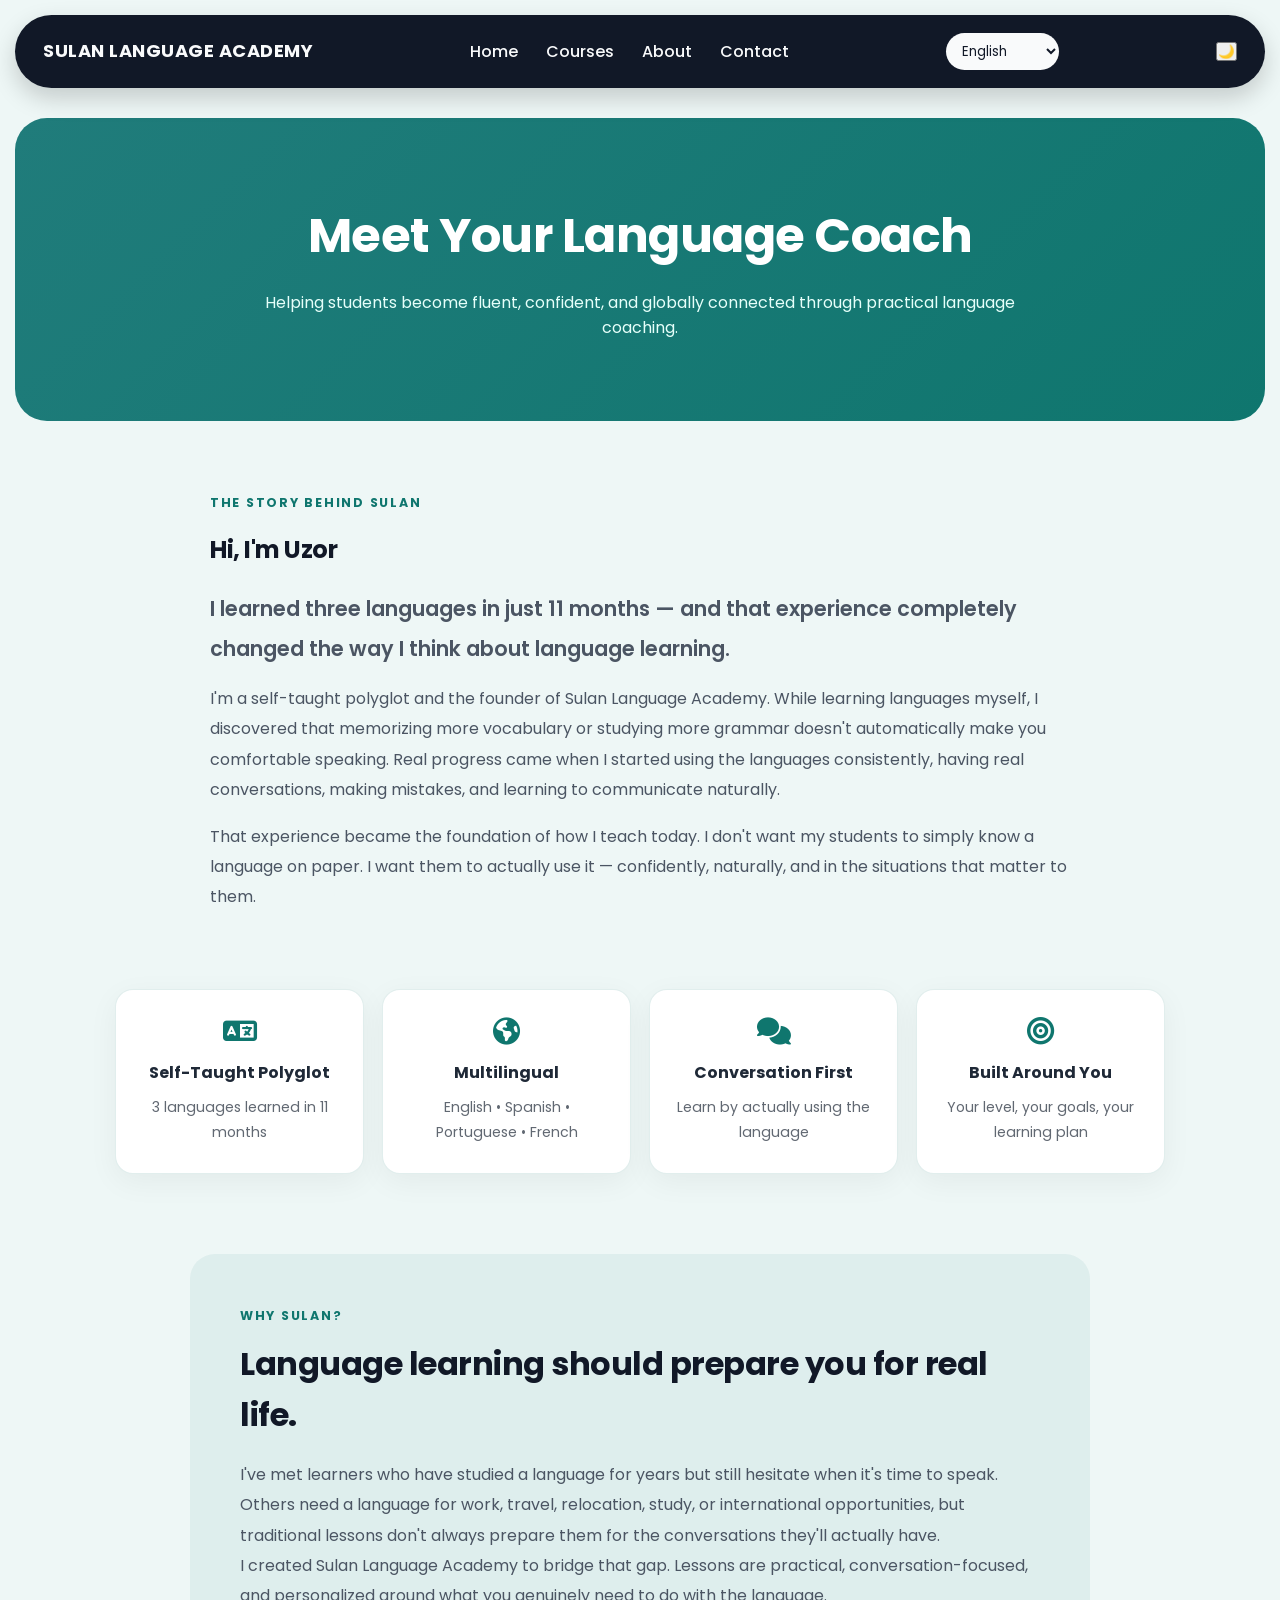
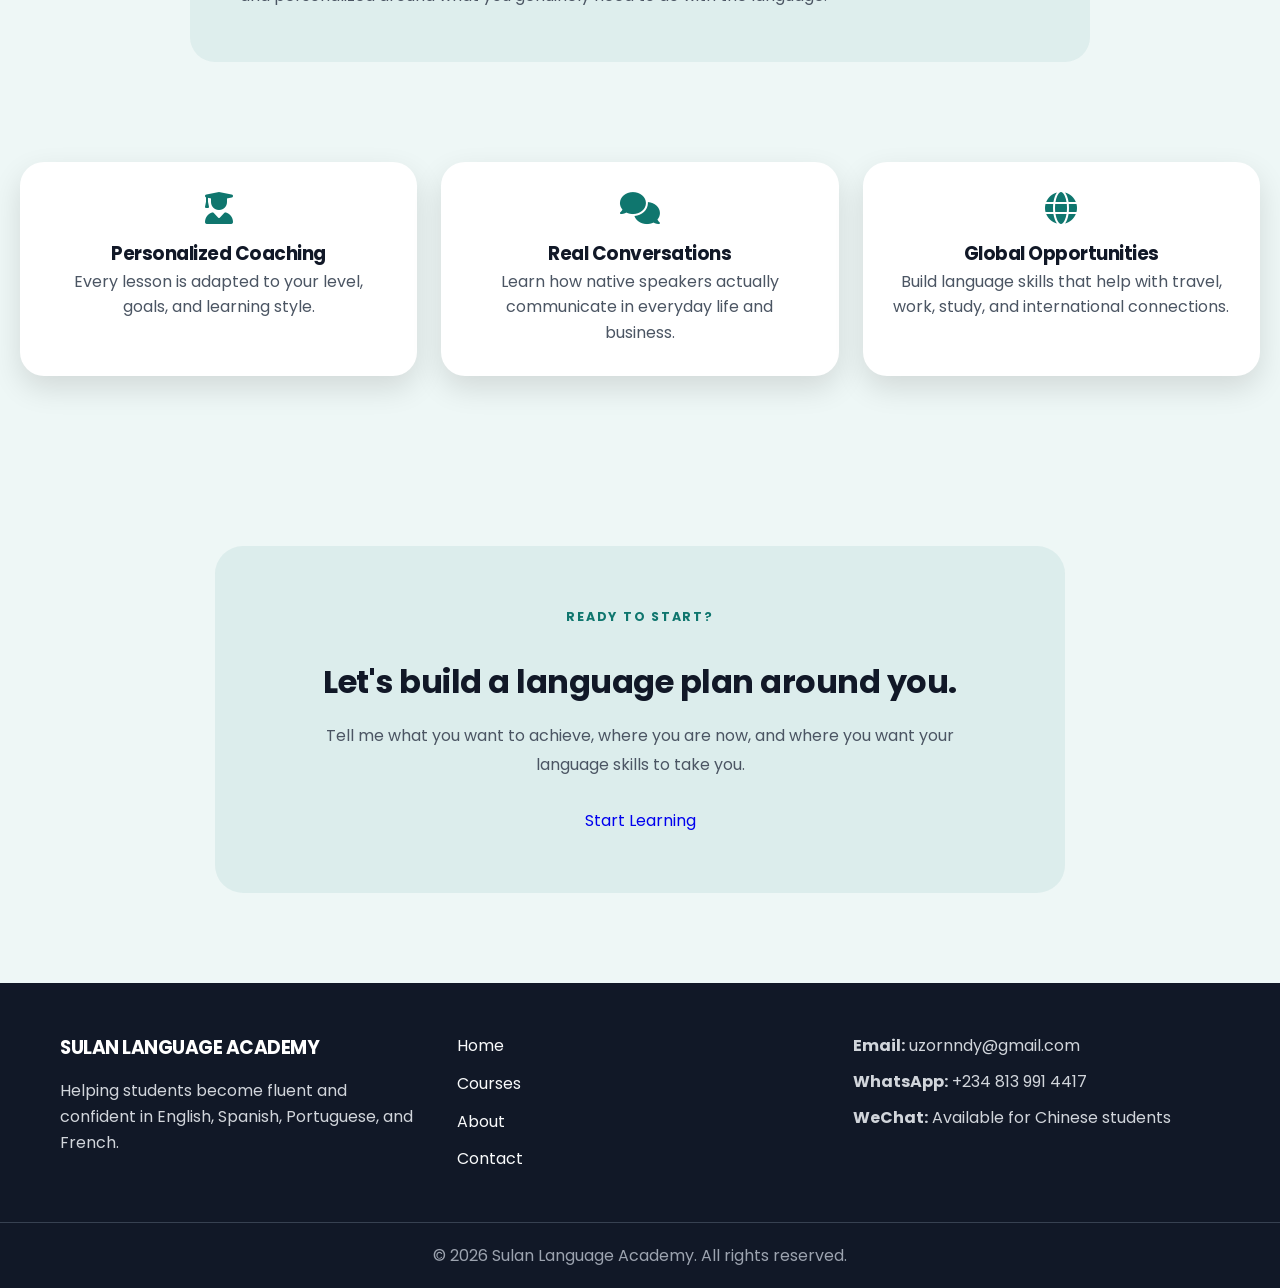
==== commit 0a1f5435: "Add multilingual About page and student review sy" ====
--- a/about.html
+++ b/about.html
@@ -95,88 +95,191 @@
   </section>
 
 
-  <!-- ABOUT INTRODUCTION -->
-
-  <section class="about-content about-content-text-only">
-
-    <div class="about-text">
-
-      <h2 data-i18n="aboutGreeting">
-        Hi, I'm Uzor
-      </h2>
-
-      <p data-i18n="aboutIntro">
-        I'm the founder of Sulan Language Academy, where I help students
-        learn English, Spanish, Portuguese, and French through practical
-        conversations, personalized lessons, and real-world communication.
-      </p>
-
-      <p data-i18n="aboutTeachingStyle">
-        My teaching style focuses on confidence first. I want you to be able
-        to speak naturally, understand native speakers, travel comfortably,
-        and use your language skills for work, business, and international opportunities.
-      </p>
-
-      <p data-i18n="aboutLearningGoals">
-        Whether you're preparing for a job interview, studying abroad,
-        moving to another country, or simply learning for fun, I'll create
-        a learning plan that fits your level and your goals.
-      </p>
-
-    </div>
-
-  </section>
-
-
-  <!-- TEACHING VALUES -->
-
-  <section class="about-values">
-
-    <div class="value-card">
-
-      <i class="fa-solid fa-user-graduate value-icon"></i>
-
-      <h3 data-i18n="personalizedCoaching">
-        Personalized Coaching
-      </h3>
-
-      <p data-i18n="personalizedCoachingDescription">
-        Every lesson is adapted to your level, goals, and learning style.
-      </p>
-
-    </div>
-
-
-    <div class="value-card">
-
-      <i class="fa-solid fa-comments value-icon"></i>
-
-      <h3 data-i18n="realConversations">
-        Real Conversations
-      </h3>
-
-      <p data-i18n="realConversationsDescription">
-        Learn how native speakers actually communicate in everyday life and business.
-      </p>
-
-    </div>
-
-
-    <div class="value-card">
-
-      <i class="fa-solid fa-globe value-icon"></i>
-
-      <h3 data-i18n="globalOpportunities">
-        Global Opportunities
-      </h3>
-
-      <p data-i18n="globalOpportunitiesDescription">
-        Build language skills that help with travel, work, study, and international connections.
-      </p>
-
-    </div>
-
-  </section>
+ <!-- ABOUT INTRODUCTION -->
+
+<section class="about-content about-content-text-only">
+
+  <div class="about-text">
+
+    <p class="about-eyebrow" data-i18n="aboutEyebrow">
+      THE STORY BEHIND SULAN
+    </p>
+
+    <h2 data-i18n="aboutGreeting">
+      Hi, I'm Uzor
+    </h2>
+
+    <p class="about-lead" data-i18n="aboutLead">
+      I learned three languages in just 11 months — and that experience
+      completely changed the way I think about language learning.
+    </p>
+
+    <p data-i18n="aboutStory">
+      I'm a self-taught polyglot and the founder of Sulan Language Academy.
+      While learning languages myself, I discovered that memorizing more
+      vocabulary or studying more grammar doesn't automatically make you
+      comfortable speaking. Real progress came when I started using the
+      languages consistently, having real conversations, making mistakes,
+      and learning to communicate naturally.
+    </p>
+
+    <p data-i18n="aboutStoryTwo">
+      That experience became the foundation of how I teach today. I don't
+      want my students to simply know a language on paper. I want them to
+      actually use it — confidently, naturally, and in the situations that
+      matter to them.
+    </p>
+
+  </div>
+
+</section>
+
+
+<!-- QUICK FACTS -->
+
+<section class="about-facts">
+
+  <div class="about-fact">
+    <i class="fa-solid fa-language"></i>
+    <strong data-i18n="factPolyglotTitle">Self-Taught Polyglot</strong>
+    <span data-i18n="factPolyglotText">3 languages learned in 11 months</span>
+  </div>
+
+  <div class="about-fact">
+    <i class="fa-solid fa-earth-americas"></i>
+    <strong data-i18n="factMultilingualTitle">Multilingual</strong>
+    <span data-i18n="factMultilingualText">
+      English • Spanish • Portuguese • French
+    </span>
+  </div>
+
+  <div class="about-fact">
+    <i class="fa-solid fa-comments"></i>
+    <strong data-i18n="factConversationTitle">Conversation First</strong>
+    <span data-i18n="factConversationText">
+      Learn by actually using the language
+    </span>
+  </div>
+
+  <div class="about-fact">
+    <i class="fa-solid fa-bullseye"></i>
+    <strong data-i18n="factPersonalTitle">Built Around You</strong>
+    <span data-i18n="factPersonalText">
+      Your level, your goals, your learning plan
+    </span>
+  </div>
+
+</section>
+
+
+<!-- WHY SULAN -->
+
+<section class="about-story-section">
+
+  <div class="about-story-card">
+
+    <p class="about-eyebrow" data-i18n="whySulanEyebrow">
+      WHY SULAN?
+    </p>
+
+    <h2 data-i18n="whySulanTitle">
+      Language learning should prepare you for real life.
+    </h2>
+
+    <p data-i18n="whySulanText">
+      I've met learners who have studied a language for years but still
+      hesitate when it's time to speak. Others need a language for work,
+      travel, relocation, study, or international opportunities, but
+      traditional lessons don't always prepare them for the conversations
+      they'll actually have.
+    </p>
+
+    <p data-i18n="whySulanTextTwo">
+      I created Sulan Language Academy to bridge that gap. Lessons are
+      practical, conversation-focused, and personalized around what you
+      genuinely need to do with the language.
+    </p>
+
+  </div>
+
+</section>
+
+
+<!-- TEACHING VALUES -->
+
+<section class="about-values">
+
+  <div class="value-card">
+
+    <i class="fa-solid fa-user-graduate value-icon"></i>
+
+    <h3 data-i18n="personalizedCoaching">
+      Personalized Coaching
+    </h3>
+
+    <p data-i18n="personalizedCoachingDescription">
+      Every lesson is adapted to your level, goals, and learning style.
+    </p>
+
+  </div>
+
+
+  <div class="value-card">
+
+    <i class="fa-solid fa-comments value-icon"></i>
+
+    <h3 data-i18n="realConversations">
+      Real Conversations
+    </h3>
+
+    <p data-i18n="realConversationsDescription">
+      Practice the language you'll actually use in conversations,
+      travel, work, and everyday life.
+    </p>
+
+  </div>
+
+
+  <div class="value-card">
+
+    <i class="fa-solid fa-globe value-icon"></i>
+
+    <h3 data-i18n="globalOpportunities">
+      Global Opportunities
+    </h3>
+
+    <p data-i18n="globalOpportunitiesDescription">
+      Build language skills that help with travel, work, study,
+      relocation, and international connections.
+    </p>
+
+  </div>
+
+</section>
+
+
+<!-- ABOUT CTA -->
+
+<section class="about-cta">
+
+  <p class="about-eyebrow" data-i18n="aboutCtaEyebrow">
+    READY TO START?
+  </p>
+
+  <h2 data-i18n="aboutCtaTitle">
+    Let's build a language plan around you.
+  </h2>
+
+  <p data-i18n="aboutCtaText">
+    Tell me what you want to achieve, where you are now, and where
+    you want your language skills to take you.
+  </p>
+
+  <a href="enroll.html" class="btn-primary" data-i18n="aboutCtaButton">
+    Start Learning
+  </a>
+
+</section>
 
 
   <!-- FOOTER -->
@@ -247,5 +350,12 @@
   <script src="translations.js"></script>
   <script src="script.js"></script>
 
+   <!-- Cloudflare Web Analytics -->
+    <script
+      type="module"
+      src="https://static.cloudflareinsights.com/beacon.min.js"
+      data-cf-beacon='{"token": "08d8ab61268f4fca959e44a25a475d05"}'>
+    </script>
+    <!-- End Cloudflare Web Analytics -->
 </body>
 </html>
--- a/style.css
+++ b/style.css
@@ -1763,4 +1763,819 @@
   width: 100%;
   max-width: 900px;
   margin: 0 auto;
+}
+
+/* =========================
+   MOBILE LANGUAGE SWITCHER FIX
+========================= */
+
+@media (max-width: 768px) {
+
+  nav {
+    flex-wrap: wrap;
+  }
+
+  #languageSwitcher {
+    display: block !important;
+    visibility: visible !important;
+    opacity: 1 !important;
+    width: auto;
+    min-width: 110px;
+    position: static;
+    margin-left: auto;
+    margin-right: 10px;
+    z-index: 1001;
+  }
+
+}
+
+  /* =========================
+   ENROLLMENT SUCCESS FIX
+========================= */
+
+.enrollment-success {
+  background: #ffffff;
+  color: #111827;
+}
+
+.enrollment-success h2 {
+  color: #111827 !important;
+}
+
+.enrollment-success p {
+  color: #4b5563 !important;
+}
+
+body.dark-mode .enrollment-success {
+  background: #ffffff;
+  color: #111827;
+}
+
+body.dark-mode .enrollment-success h2 {
+  color: #111827 !important;
+}
+
+body.dark-mode .enrollment-success p {
+  color: #4b5563 !important;
+}
+
+@media (max-width: 768px) {
+
+  .enrollment-success {
+    min-height: 0 !important;
+    height: auto !important;
+    padding: 50px 25px !important;
+    margin: 30px 15px !important;
+  }
+
+}
+
+/* =========================
+   ENROLLMENT SUCCESS - FINAL
+========================= */
+
+.enrollment-success {
+  width: 100%;
+  max-width: 700px;
+  min-height: 0 !important;
+  height: auto !important;
+
+  margin: 50px auto !important;
+  padding: 60px 50px !important;
+
+  background: #ffffff;
+  color: #111827;
+
+  border-radius: 30px;
+  text-align: center;
+
+  box-sizing: border-box;
+}
+
+.enrollment-success h2 {
+  color: #111827 !important;
+  margin-top: 20px;
+  margin-bottom: 15px;
+}
+
+.enrollment-success p {
+  color: #4b5563 !important;
+  max-width: 550px;
+  margin: 0 auto;
+  line-height: 1.8;
+}
+
+
+/* MOBILE */
+
+@media (max-width: 768px) {
+
+  .enrollment-success {
+    width: calc(100% - 30px);
+    margin: 30px auto !important;
+    padding: 45px 25px !important;
+    border-radius: 25px;
+  }
+
+}
+
+/* =========================
+   TRIAL BOOKING
+========================= */
+
+.trial-booking {
+  margin-top: 45px;
+  padding-top: 35px;
+  border-top: 1px solid rgba(128, 128, 128, 0.25);
+}
+
+.trial-booking-header {
+  text-align: center;
+  margin-bottom: 30px;
+}
+
+.trial-booking-header h2 {
+  margin: 8px 0 10px;
+  font-size: 1.8rem;
+}
+
+.trial-booking-header p {
+  margin: 6px 0;
+}
+
+.timezone-note {
+  margin-top: 15px !important;
+  font-size: 0.9rem;
+  opacity: 0.8;
+}
+
+
+/* =========================
+   CALENDAR
+========================= */
+
+.trial-calendar {
+  max-width: 650px;
+  margin: 25px auto;
+  padding: 25px;
+
+  border: 1px solid rgba(128, 128, 128, 0.2);
+  border-radius: 20px;
+
+  background: rgba(255, 255, 255, 0.04);
+}
+
+.calendar-header {
+  display: flex;
+  align-items: center;
+  justify-content: space-between;
+
+  margin-bottom: 25px;
+}
+
+.calendar-header h3 {
+  margin: 0;
+  font-size: 1.25rem;
+}
+
+.calendar-arrow {
+  width: 42px;
+  height: 42px;
+
+  border: none;
+  border-radius: 50%;
+
+  font-size: 1.7rem;
+  cursor: pointer;
+
+  background: rgba(128, 128, 128, 0.12);
+  color: inherit;
+
+  transition: transform 0.2s ease,
+              background 0.2s ease;
+}
+
+.calendar-arrow:hover {
+  transform: scale(1.08);
+  background: rgba(128, 128, 128, 0.22);
+}
+
+
+/* WEEKDAY HEADINGS */
+
+.calendar-weekdays {
+  display: grid;
+  grid-template-columns: repeat(7, 1fr);
+
+  margin-bottom: 10px;
+}
+
+.calendar-weekdays span {
+  text-align: center;
+  font-size: 0.8rem;
+  font-weight: 600;
+  opacity: 0.55;
+}
+
+
+/* CALENDAR DAYS */
+
+.calendar-days {
+  display: grid;
+  grid-template-columns: repeat(7, 1fr);
+  gap: 7px;
+}
+
+.calendar-day {
+  aspect-ratio: 1 / 1;
+
+  display: flex;
+  align-items: center;
+  justify-content: center;
+
+  border: none;
+  border-radius: 12px;
+
+  font-family: inherit;
+  font-size: 0.95rem;
+
+  background: transparent;
+  color: inherit;
+
+  cursor: pointer;
+
+  transition:
+    background 0.2s ease,
+    transform 0.2s ease;
+}
+
+
+/* DAYS WITH AVAILABLE TRIALS */
+
+.calendar-day.available {
+  background: rgba(124, 58, 237, 0.12);
+  font-weight: 600;
+}
+
+.calendar-day.available:hover {
+  background: rgba(124, 58, 237, 0.25);
+  transform: translateY(-2px);
+}
+
+
+/* SELECTED DATE */
+
+.calendar-day.selected {
+  background: #7c3aed;
+  color: white;
+}
+
+
+/* UNAVAILABLE DAYS */
+
+.calendar-day.unavailable {
+  opacity: 0.25;
+  cursor: default;
+}
+
+
+/* DAYS OUTSIDE CURRENT MONTH */
+
+.calendar-day.empty {
+  visibility: hidden;
+}
+
+
+/* =========================
+   TIME SLOTS
+========================= */
+
+.trial-times-section {
+  max-width: 650px;
+  margin: 30px auto 0;
+}
+
+.trial-times-section h3 {
+  text-align: center;
+  margin-bottom: 8px;
+}
+
+.selected-date-label {
+  text-align: center;
+  opacity: 0.7;
+  margin-bottom: 20px;
+}
+
+.trial-time-slots {
+  display: grid;
+  grid-template-columns: repeat(3, 1fr);
+  gap: 12px;
+}
+
+.trial-time-slot {
+  padding: 13px 10px;
+
+  border: 1px solid rgba(124, 58, 237, 0.35);
+  border-radius: 12px;
+
+  background: transparent;
+  color: inherit;
+
+  font-family: inherit;
+  font-weight: 600;
+
+  cursor: pointer;
+
+  transition:
+    background 0.2s ease,
+    transform 0.2s ease;
+}
+
+.trial-time-slot:hover {
+  background: rgba(124, 58, 237, 0.12);
+  transform: translateY(-2px);
+}
+
+.trial-time-slot.selected {
+  background: #7c3aed;
+  color: white;
+  border-color: #7c3aed;
+}
+
+
+/* =========================
+   SELECTED TRIAL
+========================= */
+
+.trial-selection {
+  max-width: 650px;
+
+  margin: 25px auto 10px;
+  padding: 16px 20px;
+
+  border-radius: 12px;
+
+  text-align: center;
+
+  background: rgba(124, 58, 237, 0.08);
+}
+
+.trial-selection strong {
+  margin-left: 5px;
+}
+
+
+/* =========================
+   MOBILE BOOKING
+========================= */
+
+@media (max-width: 768px) {
+
+  .trial-booking {
+    margin-top: 35px;
+  }
+
+  .trial-calendar {
+    padding: 18px 12px;
+  }
+
+  .calendar-days {
+    gap: 4px;
+  }
+
+  .calendar-day {
+    border-radius: 9px;
+    font-size: 0.85rem;
+  }
+
+  .calendar-weekdays span {
+    font-size: 0.7rem;
+  }
+
+  .trial-time-slots {
+    grid-template-columns: repeat(2, 1fr);
+  }
+
+  .trial-booking-header h2 {
+    font-size: 1.5rem;
+  }
+}
+
+/* =========================
+   ABOUT PAGE - FOUNDER STORY
+========================= */
+
+.about-eyebrow {
+  font-size: 0.78rem;
+  font-weight: 700;
+  letter-spacing: 0.14em;
+  text-transform: uppercase;
+  color: #0f766e;
+  margin-bottom: 10px;
+}
+
+.about-lead {
+  font-size: 1.3rem;
+  font-weight: 600;
+  line-height: 1.7;
+  margin: 20px 0;
+}
+
+.about-text p {
+  line-height: 1.9;
+}
+
+
+/* QUICK FACTS */
+
+.about-facts {
+  max-width: 1100px;
+  margin: 20px auto 80px;
+  padding: 0 25px;
+
+  display: grid;
+  grid-template-columns: repeat(4, 1fr);
+  gap: 18px;
+}
+
+.about-fact {
+  padding: 28px 20px;
+  border-radius: 18px;
+  text-align: center;
+
+  background: #ffffff;
+  border: 1px solid rgba(15, 118, 110, 0.12);
+
+  box-shadow: 0 8px 30px rgba(0, 0, 0, 0.05);
+}
+
+.about-fact i {
+  display: block;
+  font-size: 1.7rem;
+  color: #0f766e;
+  margin-bottom: 15px;
+}
+
+.about-fact strong {
+  display: block;
+  margin-bottom: 8px;
+  font-size: 1rem;
+}
+
+.about-fact span {
+  font-size: 0.88rem;
+  opacity: 0.7;
+  line-height: 1.6;
+}
+
+
+/* WHY SULAN */
+
+.about-story-section {
+  max-width: 950px;
+  margin: 0 auto 80px;
+  padding: 0 25px;
+}
+
+.about-story-card {
+  padding: 50px;
+  border-radius: 25px;
+  background: rgba(15, 118, 110, 0.07);
+}
+
+.about-story-card h2 {
+  font-size: 2rem;
+  margin: 8px 0 20px;
+}
+
+.about-story-card p {
+  line-height: 1.9;
+}
+
+
+/* ABOUT CTA */
+
+.about-cta {
+  max-width: 850px;
+  margin: 90px auto;
+  padding: 60px 35px;
+  text-align: center;
+
+  border-radius: 28px;
+  background: rgba(15, 118, 110, 0.08);
+}
+
+.about-cta h2 {
+  margin: 8px 0 15px;
+  font-size: 2rem;
+}
+
+.about-cta p {
+  max-width: 650px;
+  margin: 0 auto 28px;
+  line-height: 1.8;
+}
+
+
+/* DARK MODE */
+
+body.dark-mode .about-fact {
+  background: #1f2937;
+  border-color: rgba(255, 255, 255, 0.08);
+}
+
+body.dark-mode .about-story-card,
+body.dark-mode .about-cta {
+  background: rgba(15, 118, 110, 0.13);
+}
+
+
+/* MOBILE */
+
+@media (max-width: 768px) {
+
+  .about-facts {
+    grid-template-columns: repeat(2, 1fr);
+    gap: 12px;
+  }
+
+  .about-fact {
+    padding: 23px 15px;
+  }
+
+  .about-story-card {
+    padding: 32px 24px;
+  }
+
+  .about-story-card h2,
+  .about-cta h2 {
+    font-size: 1.6rem;
+  }
+
+  .about-lead {
+    font-size: 1.1rem;
+  }
+
+  .about-cta {
+    margin: 60px 15px;
+    padding: 45px 25px;
+  }
+}
+
+@media (max-width: 480px) {
+
+  .about-facts {
+    grid-template-columns: 1fr;
+  }
+
+}
+
+/* =========================
+   STUDENT REVIEW SECTION
+========================= */
+
+.review-section {
+  max-width: 900px;
+  margin: 80px auto;
+  padding: 0 25px;
+}
+
+.review-card {
+  background: #ffffff;
+  border-radius: 28px;
+  padding: 50px;
+  box-shadow: 0 12px 40px rgba(0, 0, 0, 0.07);
+  border: 1px solid rgba(15, 118, 110, 0.1);
+}
+
+.review-eyebrow {
+  color: #0f766e;
+  font-size: 0.78rem;
+  font-weight: 700;
+  letter-spacing: 0.14em;
+  text-transform: uppercase;
+  text-align: center;
+  margin-bottom: 8px;
+}
+
+.review-card > h2 {
+  text-align: center;
+  font-size: 2rem;
+  margin: 5px 0 10px;
+}
+
+.review-intro {
+  max-width: 600px;
+  margin: 0 auto 35px;
+  text-align: center;
+  line-height: 1.7;
+  opacity: 0.75;
+}
+
+
+/* FORM */
+
+#reviewForm {
+  max-width: 650px;
+  margin: 0 auto;
+}
+
+.review-field {
+  margin-bottom: 24px;
+}
+
+.review-field > label {
+  display: block;
+  margin-bottom: 8px;
+  font-weight: 600;
+  font-size: 0.92rem;
+}
+
+.review-field input[type="text"],
+.review-field input[type="email"],
+.review-field select,
+.review-field textarea {
+  width: 100%;
+  box-sizing: border-box;
+  padding: 14px 16px;
+
+  font-family: inherit;
+  font-size: 0.95rem;
+
+  border: 1px solid #d1d5db;
+  border-radius: 12px;
+
+  background: #ffffff;
+  color: #111827;
+
+  outline: none;
+  transition: border 0.2s ease, box-shadow 0.2s ease;
+}
+
+.review-field input:focus,
+.review-field select:focus,
+.review-field textarea:focus {
+  border-color: #0f766e;
+  box-shadow: 0 0 0 3px rgba(15, 118, 110, 0.1);
+}
+
+.review-field textarea {
+  resize: vertical;
+  min-height: 130px;
+}
+
+.review-field small {
+  display: block;
+  margin-top: 7px;
+  opacity: 0.6;
+  font-size: 0.78rem;
+}
+
+
+/* STAR RATING */
+
+.star-rating {
+  display: flex;
+  flex-direction: row-reverse;
+  justify-content: flex-end;
+  gap: 5px;
+}
+
+.star-rating input {
+  display: none;
+}
+
+.star-rating label {
+  font-size: 2.2rem;
+  color: #d1d5db;
+  cursor: pointer;
+  line-height: 1;
+
+  transition: transform 0.15s ease, color 0.15s ease;
+}
+
+.star-rating label:hover,
+.star-rating label:hover ~ label,
+.star-rating input:checked ~ label {
+  color: #f59e0b;
+}
+
+.star-rating label:hover {
+  transform: scale(1.12);
+}
+
+
+/* PUBLISH PERMISSION */
+
+.review-permission {
+  display: flex;
+  align-items: flex-start;
+  gap: 10px;
+
+  margin: 5px 0 28px;
+
+  font-size: 0.85rem;
+  line-height: 1.6;
+  cursor: pointer;
+}
+
+.review-permission input {
+  margin-top: 4px;
+  accent-color: #0f766e;
+}
+
+
+/* REVIEW BUTTON */
+
+#reviewForm .signup-button {
+  width: 100%;
+  margin-top: 5px;
+}
+
+
+/* DARK MODE */
+
+body.dark-mode .review-card {
+  background: #1f2937;
+  border-color: rgba(255, 255, 255, 0.08);
+}
+
+body.dark-mode .review-field input,
+body.dark-mode .review-field select,
+body.dark-mode .review-field textarea {
+  background: #111827;
+  color: #ffffff;
+  border-color: #374151;
+}
+
+
+/* MOBILE */
+
+@media (max-width: 768px) {
+
+  .review-section {
+    margin: 55px auto;
+    padding: 0 15px;
+  }
+
+  .review-card {
+    padding: 35px 22px;
+    border-radius: 22px;
+  }
+
+  .review-card > h2 {
+    font-size: 1.6rem;
+  }
+
+  .star-rating label {
+    font-size: 2rem;
+  }
+}
+
+/* =========================
+   REVIEW SUCCESS MESSAGE
+========================= */
+
+.review-success {
+  text-align: center;
+  padding: 35px 20px 20px;
+  animation: reviewSuccessFade 0.4s ease;
+}
+
+.review-success-star {
+  display: flex;
+  align-items: center;
+  justify-content: center;
+  width: 70px;
+  height: 70px;
+  margin: 0 auto 20px;
+  border-radius: 50%;
+  background: rgba(245, 158, 11, 0.12);
+  color: #f59e0b;
+  font-size: 2.5rem;
+  line-height: 1;
+}
+
+.review-success h3 {
+  font-size: 1.6rem;
+  margin: 0 0 10px;
+}
+
+.review-success p {
+  max-width: 520px;
+  margin: 0 auto;
+  line-height: 1.7;
+  opacity: 0.75;
+}
+
+@keyframes reviewSuccessFade {
+  from {
+    opacity: 0;
+    transform: translateY(10px);
+  }
+
+  to {
+    opacity: 1;
+    transform: translateY(0);
+  }
 }
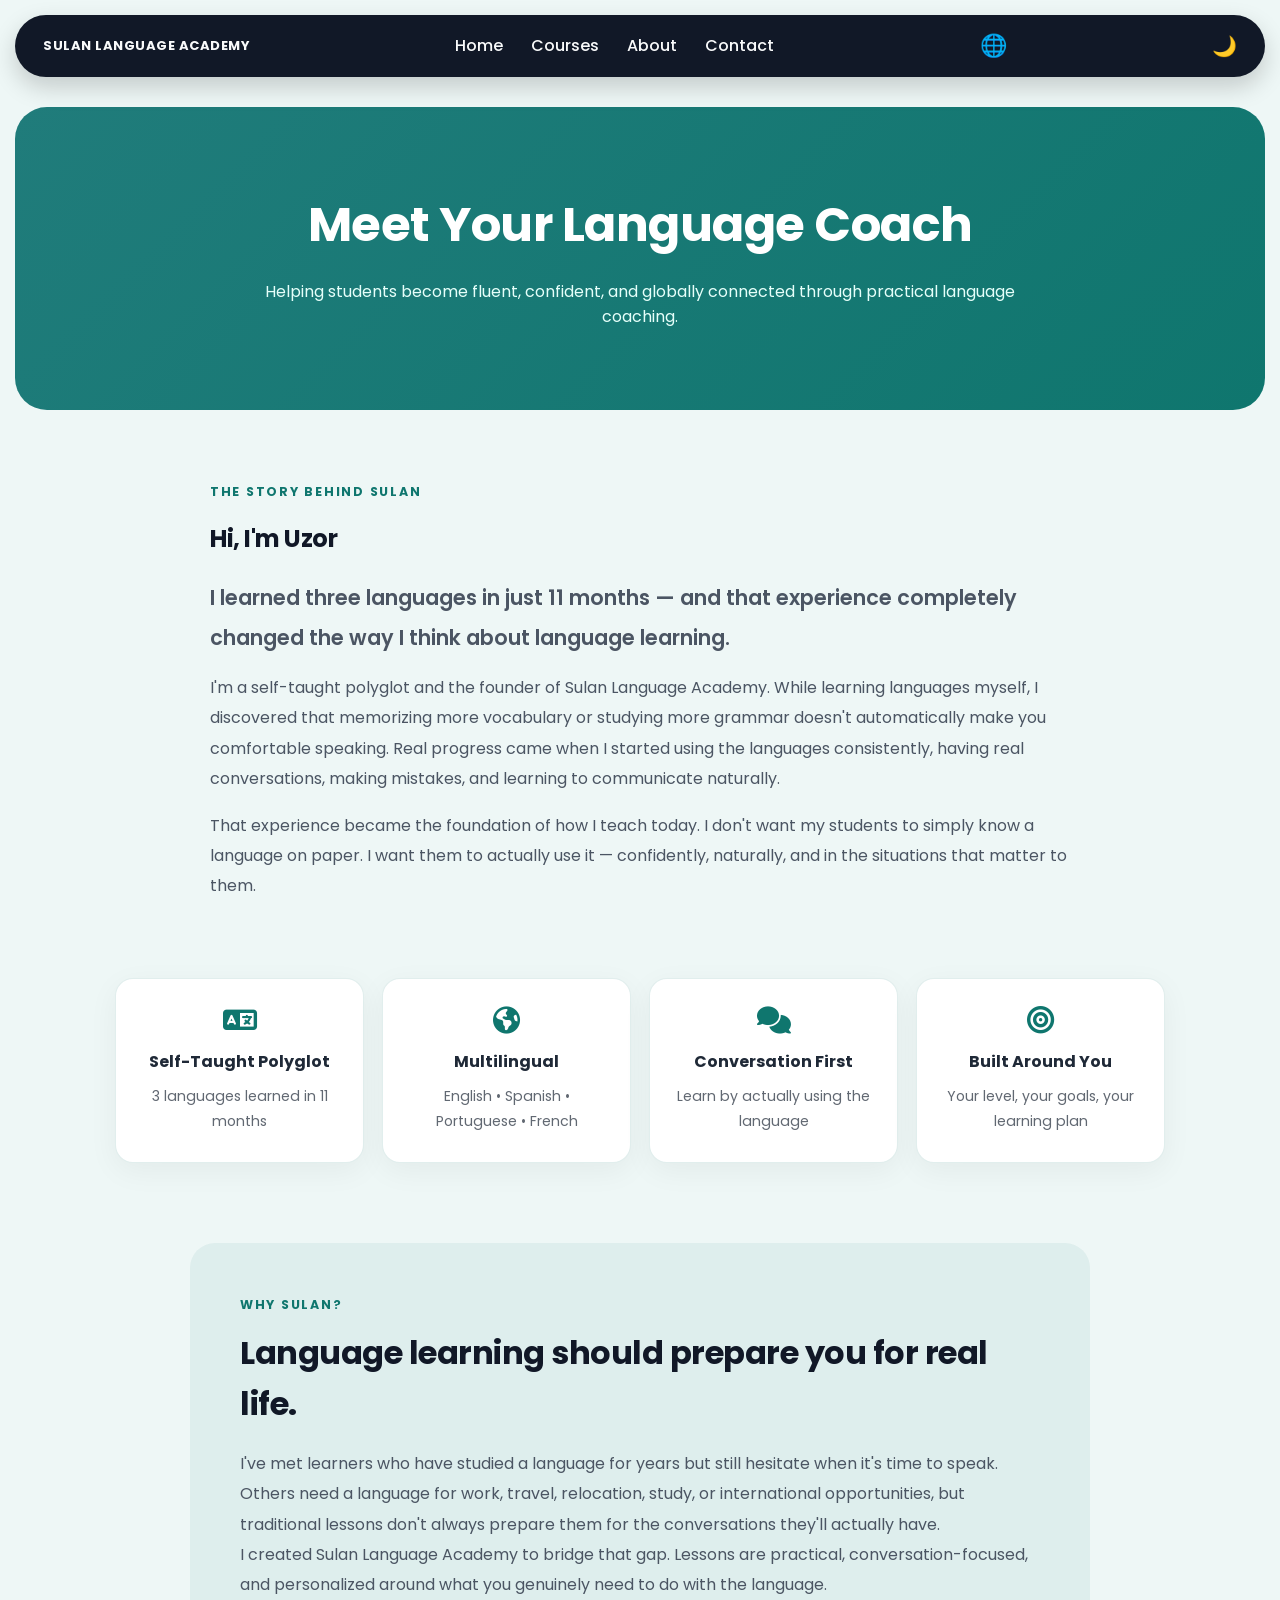
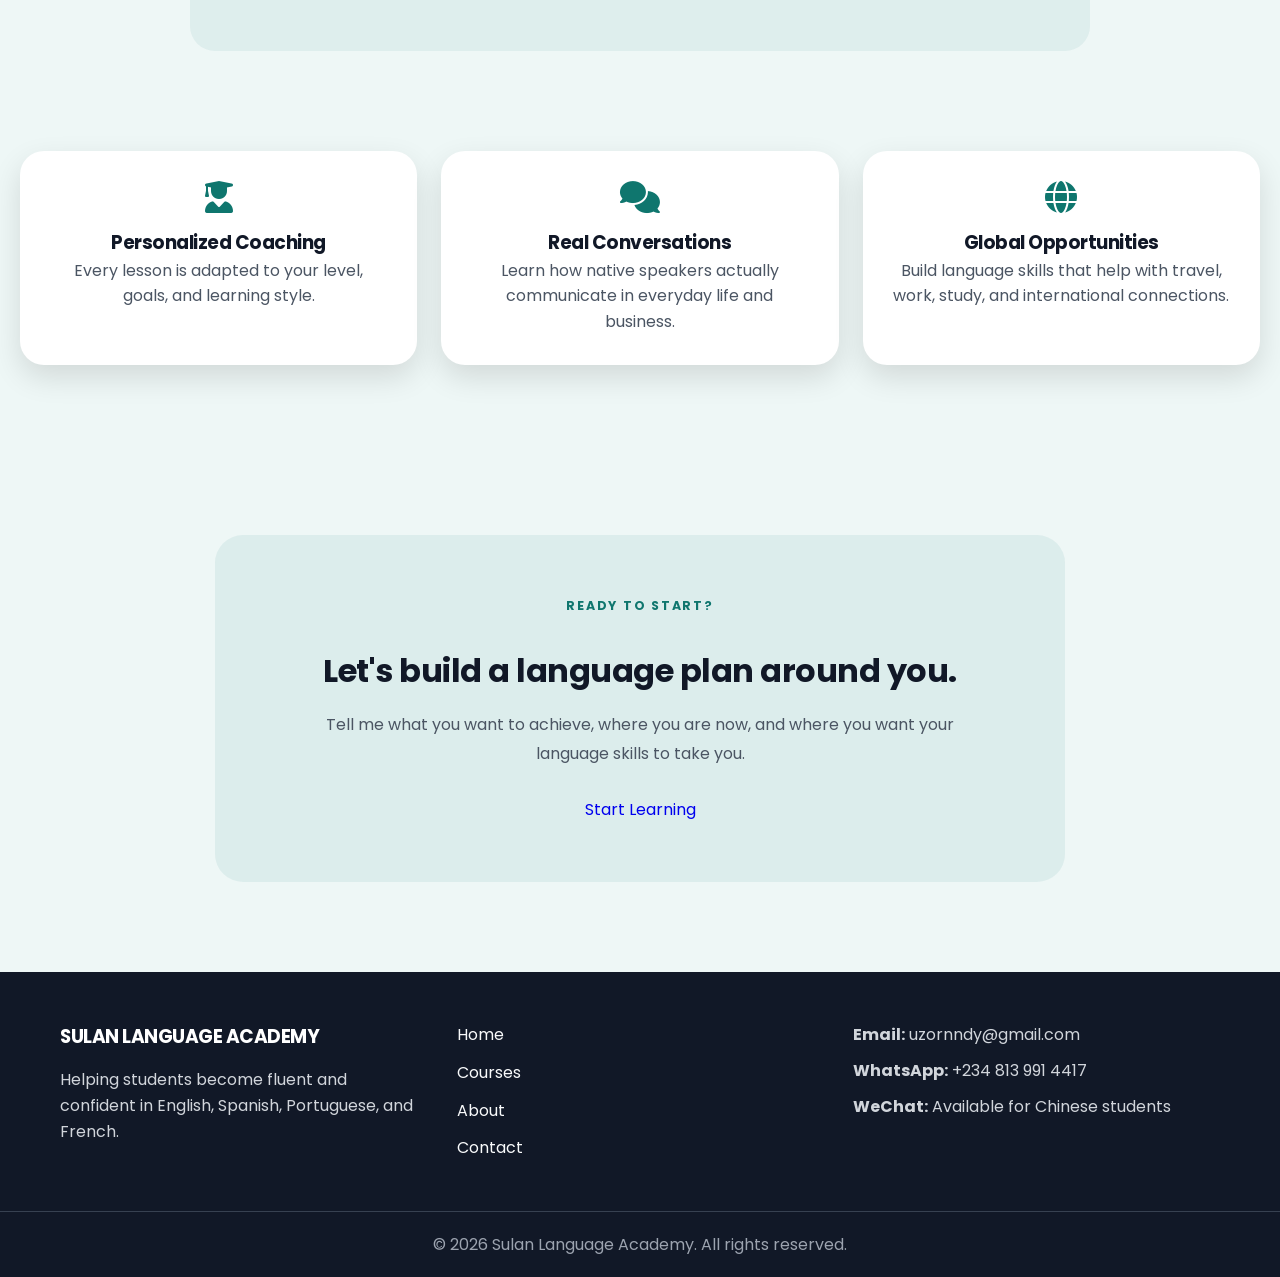
==== commit bab762c7: "CLEAN UP" ====
--- a/about.html
+++ b/about.html
@@ -2,6 +2,17 @@
 
 <html lang="en">
 <head>
+
+  <!-- Google tag (gtag.js) -->
+<script async src="https://www.googletagmanager.com/gtag/js?id=G-S7WPRJ6NQL"></script>
+<script>
+  window.dataLayer = window.dataLayer || [];
+  function gtag(){dataLayer.push(arguments);}
+  gtag('js', new Date());
+
+  gtag('config', 'G-S7WPRJ6NQL');
+</script>
+
   <meta charset="UTF-8">
   <meta name="viewport" content="width=device-width, initial-scale=1.0">
 
@@ -27,51 +38,45 @@
 
   <!-- NAVIGATION -->
 
-  <nav>
-
-    <a href="index.html" class="logo">
-      SULAN LANGUAGE ACADEMY
-    </a>
-
-    <button id="menuBtn" class="menu-button">
-      ☰
-    </button>
-
-    <ul id="navLinks">
-
-      <li>
-        <a href="index.html" data-i18n="navHome">
-          Home
-        </a>
-      </li>
-
-      <li>
-        <a href="courses.html" data-i18n="navCourses">
-          Courses
-        </a>
-      </li>
-
-      <li>
-        <a href="about.html" data-i18n="navAbout">
-          About
-        </a>
-      </li>
-
-      <li>
-        <a href="contact.html" data-i18n="navContact">
-          Contact
-        </a>
-      </li>
-
-    </ul>
-
-    <select id="languageSwitcher">
-      <option value="en">English</option>
-      <option value="es">Español</option>
-      <option value="pt">Português</option>
-      <option value="fr">Français</option>
-      <option value="zh">中文</option>
-    </select>
+   <nav>
+  <a href="index.html" class="logo">SULAN LANGUAGE ACADEMY</a>
+
+  <button id="menuBtn" class="menu-button">☰</button>
+
+  <ul id="navLinks">
+    <li><a id="navHome" href="index.html">Home</a></li>
+    <li><a id="navCourses" href="courses.html">Courses</a></li>
+    <li><a id="navAbout" href="about.html">About</a></li>
+    <li><a id="navContact" href="contact.html">Contact</a></li>
+  </ul> 
+
+ <div class="language-menu">
+  <button
+    id="languageBtn"
+    class="language-button"
+    type="button"
+    aria-label="Choose language"
+    aria-expanded="false"
+  >
+    🌐
+  </button>
+
+  <div id="languageDropdown" class="language-dropdown">
+    <button type="button" data-lang="en">English</button>
+    <button type="button" data-lang="es">Español</button>
+    <button type="button" data-lang="pt">Português</button>
+    <button type="button" data-lang="fr">Français</button>
+    <button type="button" data-lang="zh">中文</button>
+  </div>
+</div>
+
+<select id="languageSwitcher" hidden>
+  <option value="en">English</option>
+  <option value="es">Español</option>
+  <option value="pt">Português</option>
+  <option value="fr">Français</option>
+  <option value="zh">中文</option>
+</select>
 
     <button id="darkModeBtn" class="dark-mode-button">
       🌙
--- a/style.css
+++ b/style.css
@@ -18,7 +18,7 @@
 .home-page,
 .courses-page,
 .contact-page,
-.about-page {
+.about-page { 
   background-color: #f8fafc;
 }
 
@@ -124,7 +124,7 @@
 .hero-text h1 {
   font-size: 56px;
   line-height: 1.05;
-  margin-bottom: 20px;
+  margin-bottom: 35px;
   color: white;
   background: none;
 }
@@ -134,13 +134,11 @@
   line-height: 1.6;
   color: #e6fffa;
   background: none;
-  margin-bottom: 30px;
+  margin-bottom: 45px;
 }
 .hero-image {
   flex: 1;
   height: 300px;
-  background-color: #207c7be1;
-  border-radius: 999px;
   padding: 40px;
   display: flex;
   justify-content: center;
@@ -340,8 +338,8 @@
 .stats-section {
   display: flex;
   justify-content: center;
-  align-items: center;
-  gap: 30px;
+  align-items: stretch;
+  gap: 50px;
   margin: 60px auto;
   padding: 0 20px;
   flex-wrap: wrap;
@@ -352,13 +350,18 @@
   color: white;
   padding: 30px;
   border-radius: 24px;
-  width: 200px;
+  width: 260px;
+  min-height: 220px;
   text-align: center;
   box-shadow: 0 10px 25px rgba(0,0,0,0.25);
+
+  display: flex;
+  flex-direction: column;
+  justify-content: center;
 }
 
 .stat-box h2 {
-  font-size: 42px;
+  font-size: 26px;
   color: white;
   margin-bottom: 10px;
 }
@@ -1524,7 +1527,7 @@
 
   .courses-grid {
     grid-template-columns: 1fr;
-    align-items: center;
+    justify-items: center;
   }
 
 
@@ -1574,10 +1577,11 @@
  
 .logo {
   color: #f9fafb;
-  font-size: 18px;
+  font-size: 13px;
   font-weight: 700;
   letter-spacing: 0.5px;
   text-decoration: none;
+  white-space: nowrap;
 }
 /* Fix trial section in dark mode */
 
@@ -1772,19 +1776,7 @@
 @media (max-width: 768px) {
 
   nav {
-    flex-wrap: wrap;
-  }
-
-  #languageSwitcher {
-    display: block !important;
-    visibility: visible !important;
-    opacity: 1 !important;
-    width: auto;
-    min-width: 110px;
-    position: static;
-    margin-left: auto;
-    margin-right: 10px;
-    z-index: 1001;
+    flex-wrap: nowrap;
   }
 
 }
@@ -1876,6 +1868,18 @@
     padding: 45px 25px !important;
     border-radius: 25px;
   }
+
+  .dark-mode-button {
+  background: transparent !important;
+  border: none !important;
+  padding: 0 !important;
+  cursor: pointer;
+  font-size: 20px;
+
+  display: flex;
+  align-items: center;
+  justify-content: center;
+}
 
 }
 
@@ -2530,7 +2534,19 @@
   .star-rating label {
     font-size: 2rem;
   }
-}
+
+  .trial-feature {
+  width: 100%;
+  align-items: flex-start;
+  text-align: left;
+}
+
+.trial-feature i {
+  flex-shrink: 0;
+  margin-top: 4px;
+}
+}
+
 
 /* =========================
    REVIEW SUCCESS MESSAGE
@@ -2578,4 +2594,167 @@
     opacity: 1;
     transform: translateY(0);
   }
+}
+
+/* =========================
+   OPTIONAL FREE TRIAL
+========================= */
+
+.trial-choice {
+  max-width: 760px;
+  margin: 35px auto 25px;
+  padding: 28px;
+  background: #ffffff;
+  border: 1px solid rgba(15, 118, 110, 0.12);
+  border-radius: 20px;
+  box-shadow: 0 8px 25px rgba(0, 0, 0, 0.05);
+}
+
+.trial-choice-question {
+  margin: 0 0 18px;
+  font-weight: 600;
+  font-size: 1.05rem;
+}
+
+.trial-choice-options {
+  display: flex;
+  gap: 14px;
+}
+
+.trial-choice-option {
+  flex: 1;
+  display: flex;
+  align-items: center;
+  gap: 10px;
+  padding: 15px 17px;
+  border: 1px solid #d1d5db;
+  border-radius: 12px;
+  cursor: pointer;
+  transition: 0.2s ease;
+}
+
+.trial-choice-option:hover {
+  border-color: #0f766e;
+  background: rgba(15, 118, 110, 0.04);
+}
+
+.trial-choice-option input {
+  accent-color: #0f766e;
+}
+
+/* Locked scheduler */
+
+.trial-booking {
+  transition:
+    filter 0.3s ease,
+    opacity 0.3s ease,
+    transform 0.3s ease;
+}
+
+.trial-booking-locked {
+  filter: blur(3px);
+  opacity: 0.45;
+  pointer-events: none;
+  user-select: none;
+}
+
+/* Dark mode */
+
+body.dark-mode .trial-choice {
+  background: #1f2937;
+  border-color: rgba(255, 255, 255, 0.08);
+}
+
+body.dark-mode .trial-choice-option {
+  border-color: #374151;
+}
+
+body.dark-mode .trial-choice-option:hover {
+  border-color: #0f766e;
+  background: rgba(15, 118, 110, 0.08);
+}
+
+@media (max-width: 768px) {
+  .trial-choice {
+    padding: 22px 18px;
+  }
+
+  .trial-choice-options {
+    flex-direction: column;
+  }
+}
+.hero-languages {
+  color: white;
+  font-weight: 600;
+  font-size: 1rem;
+  margin: 0 0 25px;
+  letter-spacing: 0.3px;
+}
+
+.language-menu {
+  position: relative;
+}
+
+.language-button {
+  background: transparent;
+  border: none;
+  padding: 0;
+  cursor: pointer;
+  font-size: 22px;
+
+  display: flex;
+  align-items: center;
+  justify-content: center;
+}
+
+.language-dropdown {
+  display: none;
+  position: absolute;
+  top: 48px;
+  right: 0;
+
+  min-width: 145px;
+  padding: 8px;
+
+  background: #ffffff;
+  border-radius: 14px;
+  box-shadow: 0 10px 25px rgba(0, 0, 0, 0.15);
+
+  z-index: 2000;
+}
+
+.language-dropdown.show {
+  display: block;
+}
+
+.language-dropdown button {
+  display: block;
+  width: 100%;
+  padding: 9px 12px;
+
+  border: none;
+  background: transparent;
+  text-align: left;
+  cursor: pointer;
+  border-radius: 8px;
+}
+
+.language-dropdown button:hover {
+  background: #f3f4f6;
+}
+
+.dark-mode-button {
+  background: transparent !important;
+  background-color: transparent !important;
+  border: none !important;
+  box-shadow: none !important;
+  padding: 0 !important;
+  outline: none !important;
+
+  cursor: pointer;
+  font-size: 20px;
+
+  display: flex;
+  align-items: center;
+  justify-content: center;
 }
